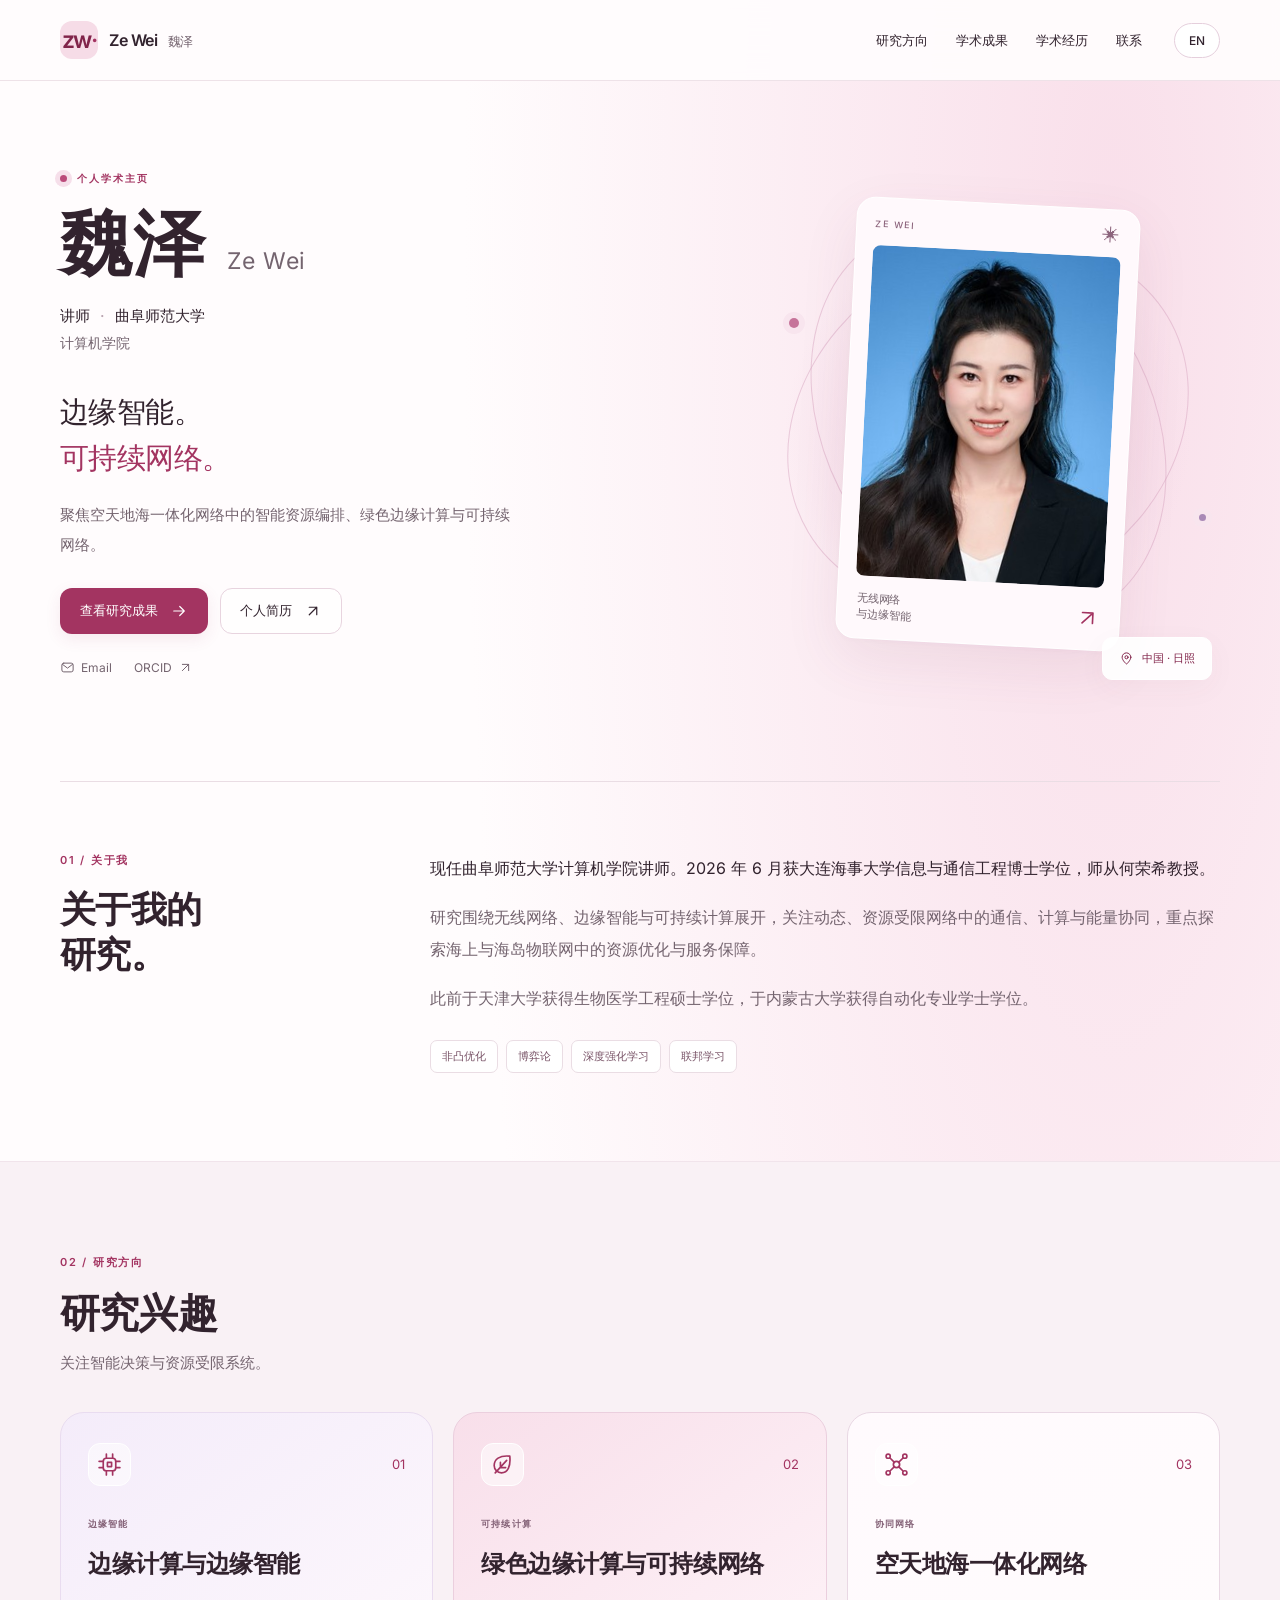
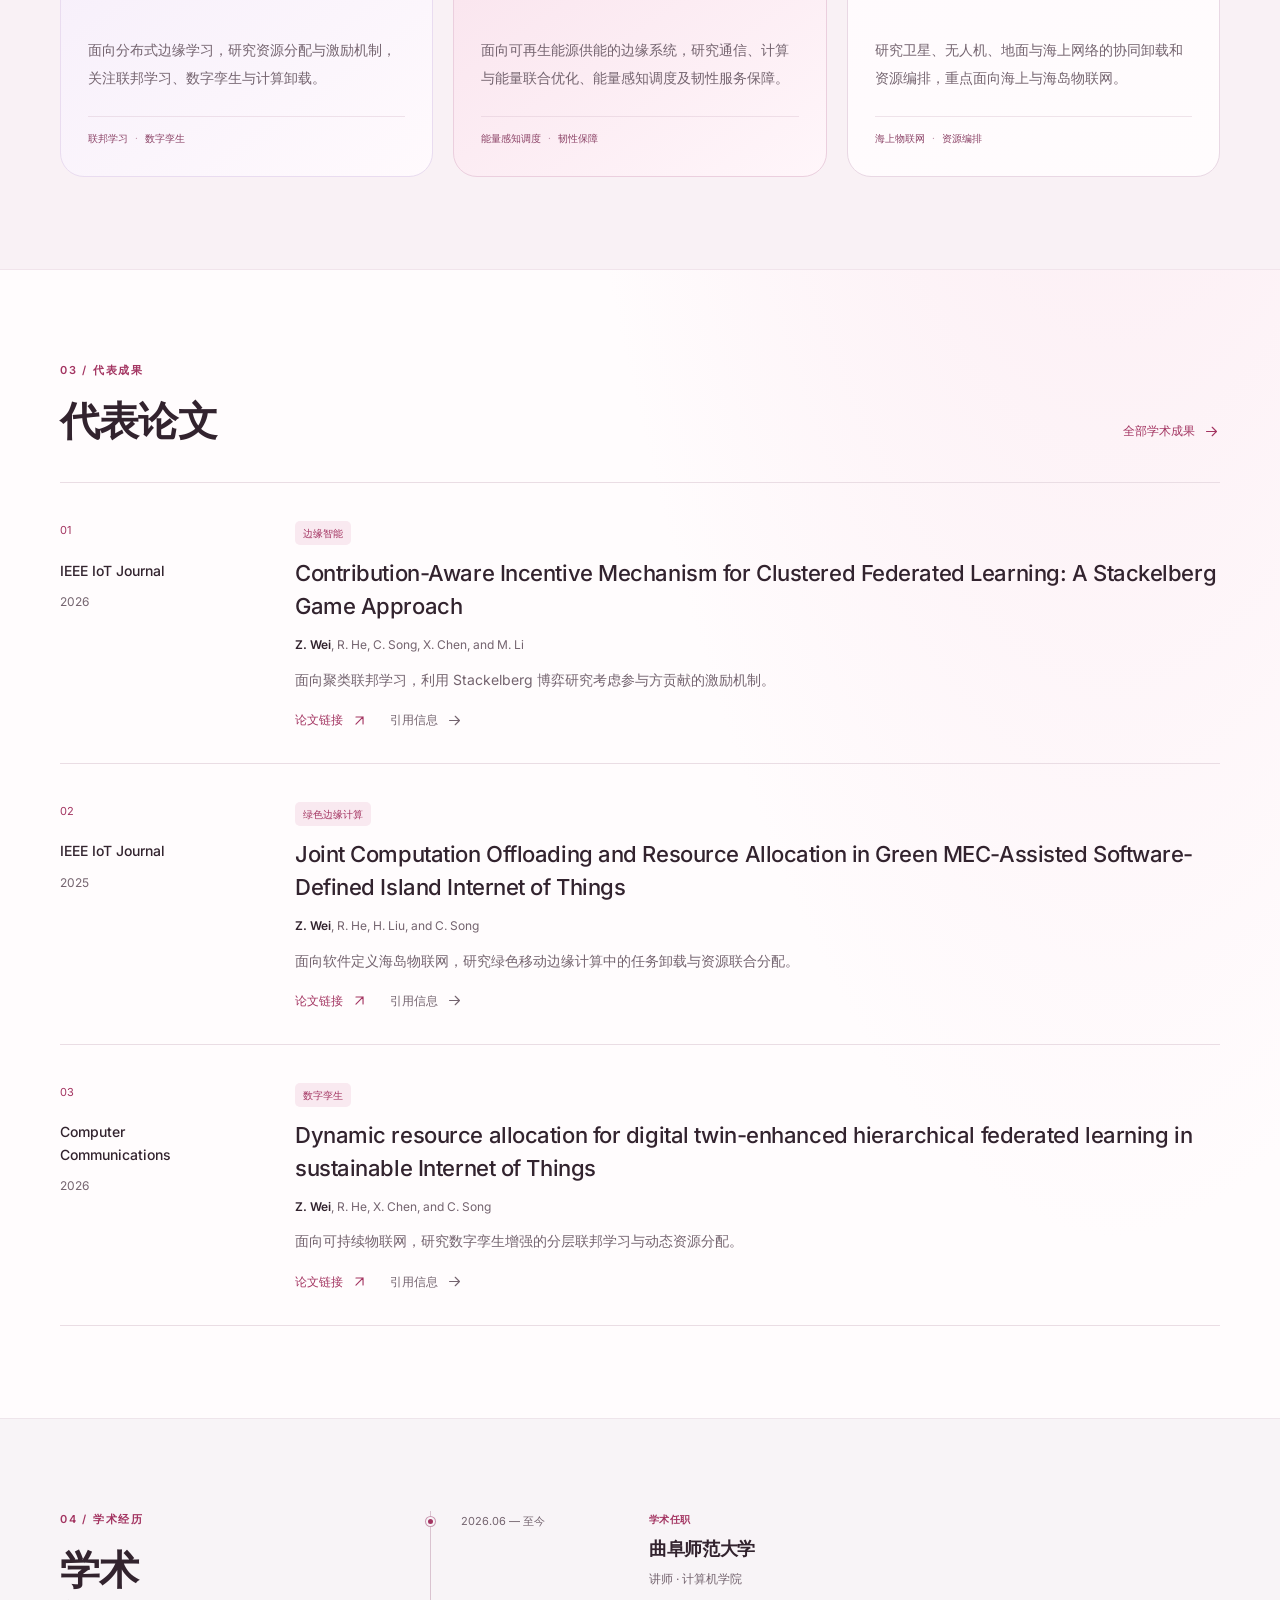
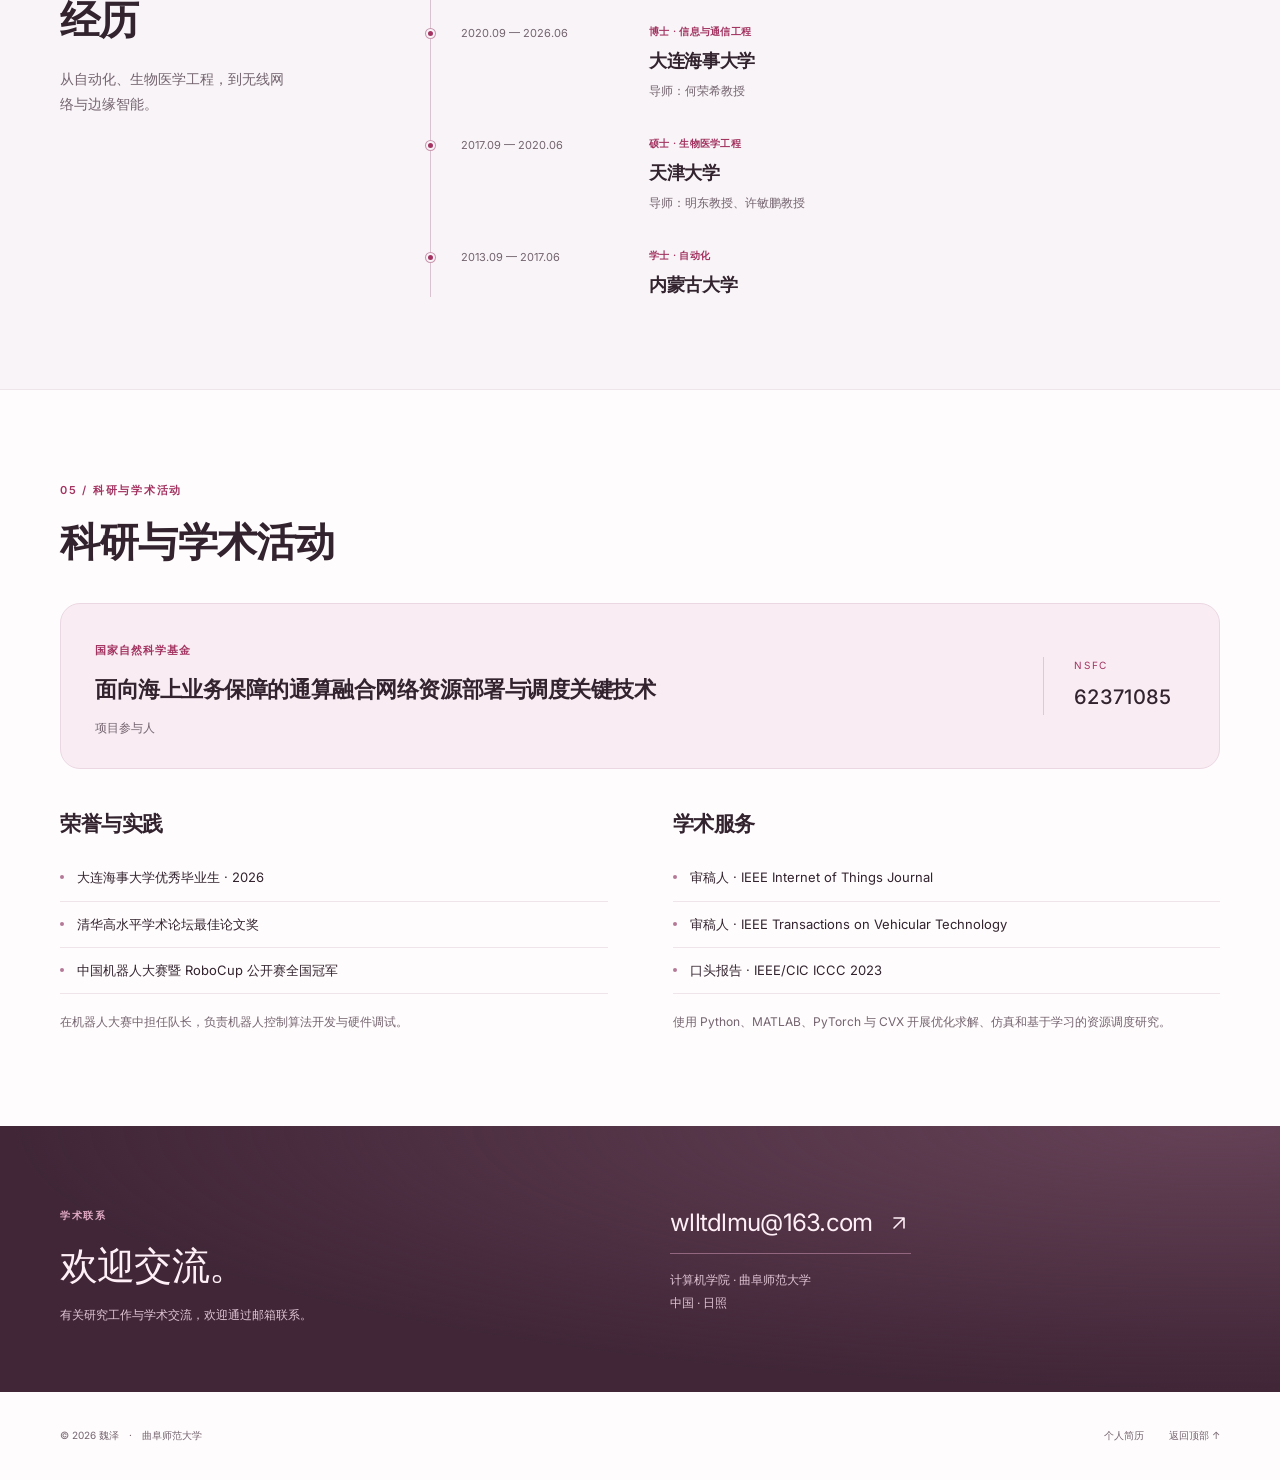
==== zh/index.html @ be2483cc "Add files via upload" ====
<!doctype html>
<html lang="zh-CN"><head><meta charset="utf-8"><meta name="viewport" content="width=device-width, initial-scale=1"><meta name="theme-color" content="#a33461"><title>魏泽 | 边缘智能与可持续网络</title><meta name="description" content="聚焦空天地海一体化网络中的智能资源编排、绿色边缘计算与可持续网络。"><meta property="og:type" content="website"><meta property="og:title" content="魏泽 | 边缘智能与可持续网络"><meta property="og:description" content="聚焦空天地海一体化网络中的智能资源编排、绿色边缘计算与可持续网络。"><meta property="og:locale" content="zh_CN"><link rel="icon" href="../assets/favicon.svg" type="image/svg+xml"><link rel="alternate" hreflang="en" href="../index.html"><link rel="stylesheet" href="../style.css"><script src="../site.js" defer></script><noscript><style>@media(max-width:800px){.mobile-nav[hidden]{display:block!important}}.menu-button,.copy-citation,.print-button{display:none!important}</style></noscript></head>
<body id="top" class="page-index"><a class="skip-link" href="#main">跳至正文</a>
<header class="site-header"><div class="shell header-inner">
<a class="brand" href="index.html" aria-label="魏泽的学术主页"><span class="monogram" aria-hidden="true">zw<span>·</span></span><span>Ze Wei <span class="brand-cn">魏泽</span></span></a>
<nav class="desktop-nav" aria-label="主导航"><a href="index.html#research">研究方向</a><a href="publications.html">学术成果</a><a href="index.html#experience">学术经历</a><a href="index.html#contact">联系</a></nav>
<div class="header-actions"><a class="language-link" href="../index.html" lang="en" hreflang="en">EN</a><button class="menu-button" id="menuButton" type="button" aria-expanded="false" aria-controls="mobileNav" aria-label="打开导航"><svg class="icon" width="24" height="24" viewBox="0 0 24 24" fill="none" stroke="currentColor" stroke-width="1.6" stroke-linecap="round" stroke-linejoin="round" aria-hidden="true"><path d="M4 7h16M4 12h16M4 17h16"/></svg></button></div>
</div><nav class="mobile-nav shell" id="mobileNav" hidden aria-label="移动导航"><a href="index.html#research">研究方向</a><a href="publications.html">学术成果</a><a href="index.html#experience">学术经历</a><a href="index.html#contact">联系</a></nav></header><main id="main"><section class="hero shell" aria-labelledby="hero-name"><div class="hero-copy"><p class="eyebrow hero-eyebrow"><span class="rose-dot" aria-hidden="true"></span>个人学术主页</p><h1 id="hero-name">魏泽<span class="name-secondary">Ze Wei</span></h1><p class="hero-role">讲师 <span>·</span> 曲阜师范大学</p><p class="hero-school">计算机学院</p><h2 class="hero-statement">边缘智能。<br><em>可持续网络。</em></h2><p class="hero-intro">聚焦空天地海一体化网络中的智能资源编排、绿色边缘计算与可持续网络。</p><div class="hero-buttons"><a class="button button-primary" href="#publications">查看研究成果<svg class="icon" width="24" height="24" viewBox="0 0 24 24" fill="none" stroke="currentColor" stroke-width="1.6" stroke-linecap="round" stroke-linejoin="round" aria-hidden="true"><path d="M5 12h14m-6-6 6 6-6 6"/></svg></a><a class="button button-light" href="cv.html">个人简历<svg class="icon" width="24" height="24" viewBox="0 0 24 24" fill="none" stroke="currentColor" stroke-width="1.6" stroke-linecap="round" stroke-linejoin="round" aria-hidden="true"><path d="M7 17 17 7M7 7h10v10"/></svg></a></div><div class="profile-links"><a href="mailto:wlltdlmu@163.com"><svg class="icon" width="24" height="24" viewBox="0 0 24 24" fill="none" stroke="currentColor" stroke-width="1.6" stroke-linecap="round" stroke-linejoin="round" aria-hidden="true"><rect x="3" y="5" width="18" height="14" rx="3"/><path d="m4 7 8 6 8-6"/></svg>Email</a><a class="profile-link" href="https://orcid.org/0009-0006-3838-3790" target="_blank" rel="noopener noreferrer">ORCID<svg class="icon" width="24" height="24" viewBox="0 0 24 24" fill="none" stroke="currentColor" stroke-width="1.6" stroke-linecap="round" stroke-linejoin="round" aria-hidden="true"><path d="M7 17 17 7M7 7h10v10"/></svg></a></div></div><div class="portrait-stage"><div class="portrait-orbit orbit-one" aria-hidden="true"></div><div class="portrait-orbit orbit-two" aria-hidden="true"></div><span class="orbit-dot dot-one" aria-hidden="true"></span><span class="orbit-dot dot-two" aria-hidden="true"></span><div class="portrait-card"><div class="portrait-topline"><span>ZE WEI</span><span aria-hidden="true">✳</span></div><img src="../assets/profile.jpg" alt="魏泽的个人照片" width="275" height="367" fetchpriority="high"><div class="portrait-caption"><span>无线网络<br>与边缘智能</span><svg class="icon" width="24" height="24" viewBox="0 0 24 24" fill="none" stroke="currentColor" stroke-width="1.6" stroke-linecap="round" stroke-linejoin="round" aria-hidden="true"><path d="M7 17 17 7M7 7h10v10"/></svg></div></div><div class="portrait-note"><svg class="icon" width="24" height="24" viewBox="0 0 24 24" fill="none" stroke="currentColor" stroke-width="1.6" stroke-linecap="round" stroke-linejoin="round" aria-hidden="true"><path d="M19 10c0 5-7 11-7 11S5 15 5 10a7 7 0 0 1 14 0Z"/><circle cx="12" cy="10" r="2.5"/></svg><span>中国 · 日照</span></div></div></section>
<section id="about" class="about-section shell section"><div><p class="eyebrow">01 / 关于我</p><h2>关于我的<br>研究。</h2></div><div class="about-copy"><p>现任曲阜师范大学计算机学院讲师。2026 年 6 月获大连海事大学信息与通信工程博士学位，师从何荣希教授。</p><p>研究围绕无线网络、边缘智能与可持续计算展开，关注动态、资源受限网络中的通信、计算与能量协同，重点探索海上与海岛物联网中的资源优化与服务保障。</p><p>此前于天津大学获得生物医学工程硕士学位，于内蒙古大学获得自动化专业学士学位。</p><div class="method-chips" aria-label="研究方法"><span>非凸优化</span><span>博弈论</span><span>深度强化学习</span><span>联邦学习</span></div></div></section>
<section id="research" class="research-section section"><div class="shell"><div class="section-heading"><div><p class="eyebrow">02 / 研究方向</p><h2>研究兴趣</h2><p class=section-note>关注智能决策与资源受限系统。</p></div></div><div class="research-grid"><article class="research-card research-1"><div class="research-top"><span class="research-icon"><svg class="icon" width="24" height="24" viewBox="0 0 24 24" fill="none" stroke="currentColor" stroke-width="1.6" stroke-linecap="round" stroke-linejoin="round" aria-hidden="true"><rect x="6" y="6" width="12" height="12" rx="3"/><path d="M9 2v4m6-4v4M9 18v4m6-4v4M2 9h4m-4 6h4m12-6h4m-4 6h4"/><path d="M10 10h4v4h-4z"/></svg></span><span class="small-index">01</span></div><p class="eyebrow">边缘智能</p><h3>边缘计算与边缘智能</h3><p class="research-text">面向分布式边缘学习，研究资源分配与激励机制，关注联邦学习、数字孪生与计算卸载。</p><div class="research-tags"><span>联邦学习</span><span>数字孪生</span></div></article><article class="research-card research-2"><div class="research-top"><span class="research-icon"><svg class="icon" width="24" height="24" viewBox="0 0 24 24" fill="none" stroke="currentColor" stroke-width="1.6" stroke-linecap="round" stroke-linejoin="round" aria-hidden="true"><path d="M19 4C9 3 4 7 4 13a7 7 0 0 0 7 7c6 0 9-6 8-16Z"/><path d="M5 20 16 8m-6 7h5m-5 0v-5"/></svg></span><span class="small-index">02</span></div><p class="eyebrow">可持续计算</p><h3>绿色边缘计算与可持续网络</h3><p class="research-text">面向可再生能源供能的边缘系统，研究通信、计算与能量联合优化、能量感知调度及韧性服务保障。</p><div class="research-tags"><span>能量感知调度</span><span>韧性保障</span></div></article><article class="research-card research-3"><div class="research-top"><span class="research-icon"><svg class="icon" width="24" height="24" viewBox="0 0 24 24" fill="none" stroke="currentColor" stroke-width="1.6" stroke-linecap="round" stroke-linejoin="round" aria-hidden="true"><circle cx="12" cy="12" r="3"/><circle cx="4" cy="4" r="2"/><circle cx="20" cy="4" r="2"/><circle cx="4" cy="20" r="2"/><circle cx="20" cy="20" r="2"/><path d="m6 6 4 4m4 0 4-4M6 18l4-4m4 0 4 4"/></svg></span><span class="small-index">03</span></div><p class="eyebrow">协同网络</p><h3>空天地海一体化网络</h3><p class="research-text">研究卫星、无人机、地面与海上网络的协同卸载和资源编排，重点面向海上与海岛物联网。</p><div class="research-tags"><span>海上物联网</span><span>资源编排</span></div></article></div></div></section>
<section id="publications" class="section shell"><div class="section-heading"><div><p class="eyebrow">03 / 代表成果</p><h2>代表论文</h2></div><a class="text-link" href="publications.html">全部学术成果<svg class="icon" width="24" height="24" viewBox="0 0 24 24" fill="none" stroke="currentColor" stroke-width="1.6" stroke-linecap="round" stroke-linejoin="round" aria-hidden="true"><path d="M5 12h14m-6-6 6 6-6 6"/></svg></a></div><div class="selected-list"><article class="selected-paper"><div class="paper-side"><span class="small-index">01</span><span class="venue-name">IEEE IoT Journal</span><span class="paper-year">2026</span></div><div class="paper-main"><span class="topic-label">边缘智能</span><h3><a href="publications.html#paper-incentive">Contribution-Aware Incentive Mechanism for Clustered Federated Learning: A Stackelberg Game Approach</a></h3><p class="authors"><strong>Z. Wei</strong>, R. He, C. Song, X. Chen, and M. Li</p><p class="paper-summary">面向聚类联邦学习，利用 Stackelberg 博弈研究考虑参与方贡献的激励机制。</p><div class="selected-links"><a class="text-link" href="https://doi.org/10.1109/JIOT.2025.3635589" target="_blank" rel="noopener noreferrer">论文链接<svg class="icon" width="24" height="24" viewBox="0 0 24 24" fill="none" stroke="currentColor" stroke-width="1.6" stroke-linecap="round" stroke-linejoin="round" aria-hidden="true"><path d="M7 17 17 7M7 7h10v10"/></svg></a><a class="quiet-link" href="publications.html#paper-incentive">引用信息 <svg class="icon" width="24" height="24" viewBox="0 0 24 24" fill="none" stroke="currentColor" stroke-width="1.6" stroke-linecap="round" stroke-linejoin="round" aria-hidden="true"><path d="M5 12h14m-6-6 6 6-6 6"/></svg></a></div></div></article><article class="selected-paper"><div class="paper-side"><span class="small-index">02</span><span class="venue-name">IEEE IoT Journal</span><span class="paper-year">2025</span></div><div class="paper-main"><span class="topic-label">绿色边缘计算</span><h3><a href="publications.html#paper-island">Joint Computation Offloading and Resource Allocation in Green MEC-Assisted Software-Defined Island Internet of Things</a></h3><p class="authors"><strong>Z. Wei</strong>, R. He, H. Liu, and C. Song</p><p class="paper-summary">面向软件定义海岛物联网，研究绿色移动边缘计算中的任务卸载与资源联合分配。</p><div class="selected-links"><a class="text-link" href="https://doi.org/10.1109/JIOT.2024.3459098" target="_blank" rel="noopener noreferrer">论文链接<svg class="icon" width="24" height="24" viewBox="0 0 24 24" fill="none" stroke="currentColor" stroke-width="1.6" stroke-linecap="round" stroke-linejoin="round" aria-hidden="true"><path d="M7 17 17 7M7 7h10v10"/></svg></a><a class="quiet-link" href="publications.html#paper-island">引用信息 <svg class="icon" width="24" height="24" viewBox="0 0 24 24" fill="none" stroke="currentColor" stroke-width="1.6" stroke-linecap="round" stroke-linejoin="round" aria-hidden="true"><path d="M5 12h14m-6-6 6 6-6 6"/></svg></a></div></div></article><article class="selected-paper"><div class="paper-side"><span class="small-index">03</span><span class="venue-name">Computer Communications</span><span class="paper-year">2026</span></div><div class="paper-main"><span class="topic-label">数字孪生</span><h3><a href="publications.html#paper-twin">Dynamic resource allocation for digital twin-enhanced hierarchical federated learning in sustainable Internet of Things</a></h3><p class="authors"><strong>Z. Wei</strong>, R. He, X. Chen, and C. Song</p><p class="paper-summary">面向可持续物联网，研究数字孪生增强的分层联邦学习与动态资源分配。</p><div class="selected-links"><a class="text-link" href="https://doi.org/10.1016/j.comcom.2025.108410" target="_blank" rel="noopener noreferrer">论文链接<svg class="icon" width="24" height="24" viewBox="0 0 24 24" fill="none" stroke="currentColor" stroke-width="1.6" stroke-linecap="round" stroke-linejoin="round" aria-hidden="true"><path d="M7 17 17 7M7 7h10v10"/></svg></a><a class="quiet-link" href="publications.html#paper-twin">引用信息 <svg class="icon" width="24" height="24" viewBox="0 0 24 24" fill="none" stroke="currentColor" stroke-width="1.6" stroke-linecap="round" stroke-linejoin="round" aria-hidden="true"><path d="M5 12h14m-6-6 6 6-6 6"/></svg></a></div></div></article></div></section>
<section id="experience" class="section experience-section"><div class="shell experience-grid"><div><p class="eyebrow">04 / 学术经历</p><h2>学术<br>经历</h2><p class="experience-intro">从自动化、生物医学工程，到无线网络与边缘智能。</p></div><div class="timeline"><div class="timeline-item"><div class="timeline-date">2026.06 — 至今</div><div><span class="mini-label">学术任职</span><h3>曲阜师范大学</h3><p>讲师 · 计算机学院</p></div></div><div class="timeline-item"><div class="timeline-date">2020.09 — 2026.06</div><div><span class="mini-label">博士 · 信息与通信工程</span><h3>大连海事大学</h3><p>导师：何荣希教授</p></div></div><div class="timeline-item"><div class="timeline-date">2017.09 — 2020.06</div><div><span class="mini-label">硕士 · 生物医学工程</span><h3>天津大学</h3><p>导师：明东教授、许敏鹏教授</p></div></div><div class="timeline-item"><div class="timeline-date">2013.09 — 2017.06</div><div><span class="mini-label">学士 · 自动化</span><h3>内蒙古大学</h3></div></div></div></div></section>
<section id="activities" class="section shell"><div class="section-heading"><div><p class="eyebrow">05 / 科研与学术活动</p><h2>科研与学术活动</h2></div></div><article class="project-card"><div><span class="mini-label">国家自然科学基金</span><h3>面向海上业务保障的通算融合网络资源部署与调度关键技术</h3><p>项目参与人</p></div><div class="grant-number"><span>NSFC</span><strong>62371085</strong></div></article><div class="activity-grid"><article><h3>荣誉与实践</h3><ul class="clean-list"><li>大连海事大学优秀毕业生 · 2026</li><li>清华高水平学术论坛最佳论文奖</li><li>中国机器人大赛暨 RoboCup 公开赛全国冠军</li></ul><p class="subtle-note">在机器人大赛中担任队长，负责机器人控制算法开发与硬件调试。</p></article><article><h3>学术服务</h3><ul class="clean-list"><li>审稿人 · IEEE Internet of Things Journal</li><li>审稿人 · IEEE Transactions on Vehicular Technology</li><li>口头报告 · IEEE/CIC ICCC 2023</li></ul><p class="subtle-note">使用 Python、MATLAB、PyTorch 与 CVX 开展优化求解、仿真和基于学习的资源调度研究。</p></article></div></section>
<section id="contact" class="contact-section"><div class="shell contact-inner"><div><p class="eyebrow">学术联系</p><h2>欢迎交流。</h2><p>有关研究工作与学术交流，欢迎通过邮箱联系。</p></div><div class="contact-details"><a class="contact-email" href="mailto:wlltdlmu@163.com">wlltdlmu@163.com<svg class="icon" width="24" height="24" viewBox="0 0 24 24" fill="none" stroke="currentColor" stroke-width="1.6" stroke-linecap="round" stroke-linejoin="round" aria-hidden="true"><path d="M7 17 17 7M7 7h10v10"/></svg></a><p>计算机学院 · 曲阜师范大学<br>中国 · 日照</p></div></div></section></main><footer class="site-footer shell"><p>© 2026 魏泽<span class="footer-dot">·</span>曲阜师范大学</p><div><a href="cv.html">个人简历</a><a href="#top">返回顶部 ↑</a></div></footer></body></html>
---- style.css ----
@font-face{font-family:Inter;src:url('assets/fonts/Inter-400.ttf') format('truetype');font-weight:400;font-display:swap}
@font-face{font-family:Inter;src:url('assets/fonts/Inter-500.ttf') format('truetype');font-weight:500;font-display:swap}
@font-face{font-family:Inter;src:url('assets/fonts/Inter-600.ttf') format('truetype');font-weight:600;font-display:swap}
@font-face{font-family:Inter;src:url('assets/fonts/Inter-700.ttf') format('truetype');font-weight:700;font-display:swap}
:root{--ink:#32232e;--muted:#74646f;--rose:#a33461;--rose-dark:#81244a;--pink:#f4d5e0;--paper:#fffcfd;--line:#eadde4;--soft:#f9f0f4;--plum:#452a3b;--max:1160px;--radius:24px}
*,*::before,*::after{box-sizing:border-box}
html{scroll-behavior:smooth;scroll-padding-top:100px}
body{margin:0;background:var(--paper);color:var(--ink);font-family:Inter,'PingFang SC','Microsoft YaHei',sans-serif;font-size:16px;line-height:1.75;-webkit-font-smoothing:antialiased}
body:has(.hero){background:radial-gradient(ellipse at 87% 260px,#f9dfea 0,transparent 650px),var(--paper)}
a{color:inherit;text-decoration:none}
a,button,input{ -webkit-tap-highlight-color:transparent}
a:hover{color:var(--rose)}
button,input{font:inherit}
button{cursor:pointer}
button:disabled{cursor:default}
button:focus-visible,a:focus-visible,input:focus-visible,summary:focus-visible{outline:3px solid var(--rose);outline-offset:5px}
::selection{background:#f3bfd3;color:#382331}
h1,h2,h3,p{margin:0}
h1,h2,h3{line-height:1.25;font-weight:600;letter-spacing:-.035em;text-wrap:pretty}
p{text-wrap:pretty}
h2{font-size:40px}
h3{font-size:23px}
img{display:block;max-width:100%;height:auto}
[hidden]{display:none!important}
.shell{width:min(var(--max),calc(100% - 80px));margin-inline:auto}
.icon{width:21px;height:21px;flex:none;vertical-align:middle}
.section{padding-block:92px}
.eyebrow,.mini-label{font-size:11px;font-weight:600;letter-spacing:.16em;line-height:1.6;color:var(--rose);text-transform:uppercase}
.eyebrow{margin-bottom:17px}
.mini-label{letter-spacing:.09em}
.small-index{font-size:13px;color:var(--rose);font-variant-numeric:tabular-nums}
.skip-link{position:absolute;top:-100px;left:20px;z-index:100;background:var(--ink);color:white;padding:12px 18px;border-radius:8px}
.skip-link:focus{top:12px;color:white}
.site-header{position:sticky;top:0;z-index:20;background:rgba(255,252,253,.94);backdrop-filter:blur(18px);border-bottom:1px solid rgba(234,221,228,.8)}
.header-inner{display:flex;align-items:center;gap:32px;min-height:80px}
.brand{display:flex;align-items:center;gap:11px;font-size:16px;font-weight:600;white-space:nowrap;letter-spacing:-.03em}
.monogram{width:38px;height:38px;display:flex;align-items:center;justify-content:center;border-radius:12px;background:#f6dce7;color:var(--rose-dark);font-weight:600;font-size:23px;letter-spacing:-.08em}
.monogram span{color:var(--rose);margin-left:1px}
.brand-cn{color:var(--muted);font-size:13px;font-weight:400;margin-left:7px}
.desktop-nav{display:flex;gap:28px;align-items:center;margin-left:auto;font-size:13px;font-weight:500}
.desktop-nav a{padding-block:27px;position:relative}
.desktop-nav a[aria-current=page]{color:var(--rose)}
.desktop-nav a[aria-current=page]::after{content:'';position:absolute;bottom:17px;left:0;right:0;height:2px;background:var(--rose);border-radius:2px}
.header-actions{display:flex;align-items:center;gap:14px}
.language-link{border:1px solid #e5cfdc;border-radius:24px;padding:6px 14px;font-size:12px;font-weight:500;background:white}
.language-link:hover{background:var(--soft)}
.menu-button{display:none;width:40px;height:40px;border:1px solid var(--line);border-radius:12px;background:white;color:var(--ink);align-items:center;justify-content:center}
.mobile-nav{padding-block:10px 18px}
.mobile-nav a{display:block;padding:10px 5px;border-bottom:1px solid var(--line);font-size:15px}
.hero{display:grid;grid-template-columns:minmax(0,1.35fr) minmax(0,1fr);gap:70px;align-items:center;padding-block:80px 94px;min-height:700px}
.hero-eyebrow{display:flex;align-items:center;gap:10px;font-size:10px;letter-spacing:.2em}
.rose-dot{width:7px;height:7px;border-radius:50%;background:#bb4a7a;box-shadow:0 0 0 5px #f6dfea}
.hero h1{font-size:80px;letter-spacing:-.065em;display:flex;align-items:baseline;gap:20px;line-height:1.12}
.name-secondary{font-size:23px;color:var(--muted);font-weight:400;letter-spacing:.04em}
.hero-role{font-size:15px;font-weight:500;margin-top:19px}
.hero-role span{color:#b9a4b0;padding-inline:6px}
.hero-school{font-size:14px;color:var(--muted);margin-top:2px}
.hero-statement{font-size:31px;line-height:1.35;letter-spacing:-.035em;margin-top:33px;font-weight:500}
.hero-statement em{font-style:normal;color:var(--rose)}
.hero-intro{margin-top:18px;font-size:15px;line-height:1.8;color:var(--muted);max-width:470px}
.hero-buttons{display:flex;gap:12px;flex-wrap:wrap;margin-top:28px}
.button{display:inline-flex;align-items:center;justify-content:center;gap:12px;font-size:13px;font-weight:500;line-height:1.5;border:1px solid transparent;min-height:46px;padding:12px 19px;border-radius:12px;transition:background .2s,transform .2s}
.button-primary{color:white;background:var(--rose);box-shadow:0 5px 16px #a3346118}
.button-primary:hover{color:white;background:var(--rose-dark);transform:translateY(-2px)}
.button-light{color:var(--ink);border-color:#e8d4df;background:rgba(255,255,255,.7)}
.button-light:hover{background:white}
.button .icon{width:18px;height:18px}
.profile-links{display:flex;gap:22px;margin-top:23px;font-size:12px;color:var(--muted)}
.profile-links a{display:flex;align-items:center;gap:6px}
.profile-links .icon{width:15px;height:15px}
.portrait-stage{position:relative;display:flex;align-items:center;justify-content:center;min-height:460px;isolation:isolate}
.portrait-stage::before{content:'';position:absolute;inset:45px 6px 25px;border-radius:50%;background:radial-gradient(circle,#edc7dbb3,transparent 68%);z-index:-2}
.portrait-orbit{position:absolute;border:1px solid #d7a3bf80;border-radius:50%;z-index:-1;pointer-events:none}
.orbit-one{width:420px;height:345px;transform:rotate(-31deg)}
.orbit-two{width:325px;height:430px;transform:rotate(-31deg)}
.orbit-dot{position:absolute;width:10px;height:10px;border-radius:50%;background:#c6749a;box-shadow:0 0 0 6px #f8e5ee}
.dot-one{left:7%;top:27%}
.dot-two{right:3%;bottom:29%;width:7px;height:7px;background:#a989b6}
.portrait-card{position:relative;background:#fff9fc;width:284px;padding:16px 17px 14px;border:1px solid white;box-shadow:0 20px 55px #733d5c16,0 2px 5px #733d5c05;transform:rotate(3deg);border-radius:19px}
.portrait-topline{display:flex;justify-content:space-between;align-items:center;font-size:9px;color:#8c647c;font-weight:500;letter-spacing:.2em;padding:1px 1px 13px}
.portrait-topline span:last-child{font-size:17px;line-height:1}
.portrait-card img{width:248px;height:auto;aspect-ratio:275/367;object-fit:cover;border-radius:8px}
.portrait-caption{display:flex;justify-content:space-between;gap:20px;align-items:center;padding:14px 2px 1px;font-size:11px;line-height:1.5;color:var(--muted)}
.portrait-caption .icon{width:25px;height:25px;color:var(--rose)}
.portrait-note{position:absolute;bottom:-26px;right:8px;display:flex;align-items:center;gap:8px;padding:11px 16px;border-radius:10px;background:#ffffffed;box-shadow:0 8px 30px #7040540a;font-size:11px;color:var(--rose-dark);border:1px solid #fff}
.portrait-note .icon{width:15px;height:15px}
.about-section{display:grid;grid-template-columns:280px minmax(0,1fr);gap:90px;border-top:1px solid var(--line);padding-block:70px 88px}
.about-section h2{font-size:36px;line-height:1.25}
.about-copy p{font-size:16px;color:var(--muted);margin-bottom:17px}
.about-copy p:first-child{color:var(--ink)}
.method-chips{display:flex;flex-wrap:wrap;gap:8px;margin-top:26px}
.method-chips span{font-size:11px;line-height:1.5;background:white;border:1px solid var(--line);border-radius:7px;padding:7px 11px;color:#785266}
.research-section{background:#f9f1f5;border-block:1px solid #f1e4eb}
.section-heading{display:flex;align-items:flex-end;justify-content:space-between;gap:30px;margin-bottom:36px}
.section-note{font-size:15px;color:var(--muted);margin-top:12px}
.research-grid{display:grid;grid-template-columns:repeat(3,minmax(0,1fr));gap:20px}
.research-card{display:flex;flex-direction:column;border:1px solid #e9d8e4;border-radius:var(--radius);padding:30px 27px;background:#fffcfe;transition:transform .25s,box-shadow .25s}
.research-card:hover{transform:translateY(-5px);box-shadow:0 15px 40px #71475e0b}
.research-1{background:linear-gradient(145deg,#f4ecfa,#fffafd);border-color:#e9dcf0}
.research-2{background:linear-gradient(145deg,#f8dfea,#fff6fa);border-color:#ebcfde}
.research-3{background:linear-gradient(145deg,#fffafd,#fffcfd)}
.research-top{display:flex;align-items:center;justify-content:space-between;margin-bottom:31px}
.research-icon{display:flex;width:43px;height:43px;align-items:center;justify-content:center;background:#ffffff8c;border:1px solid #fff;border-radius:12px;color:var(--rose)}
.research-icon .icon{width:25px;height:25px}
.research-card .eyebrow{font-size:9px;letter-spacing:.12em;margin-bottom:14px;color:#866479}
.research-card h3{font-size:23px;line-height:1.4;letter-spacing:-.035em;margin-bottom:18px}
.research-text{font-size:14px;line-height:1.9;color:var(--muted);margin-bottom:24px}
.research-tags{display:flex;flex-wrap:wrap;gap:7px;margin-top:auto;padding-top:14px;border-top:1px solid #d7bdcc66}
.research-tags span{font-size:10px;line-height:1.5;color:#8b4266}
.research-tags span+span::before{content:'·';padding-right:7px;color:#be93aa}
.text-link,.quiet-link,.paper-link{display:inline-flex;align-items:center;gap:8px;font-size:12px;font-weight:500;color:var(--rose);line-height:1.5}
.text-link .icon,.quiet-link .icon,.paper-link .icon{width:17px;height:17px}
.text-link:hover,.paper-link:hover{color:var(--rose-dark);text-decoration:underline;text-underline-offset:4px}
.section-heading>.text-link{padding-bottom:6px;white-space:nowrap}
.selected-list{border-top:1px solid var(--line)}
.selected-paper{display:grid;grid-template-columns:190px minmax(0,1fr);gap:45px;padding:34px 0;border-bottom:1px solid var(--line)}
.paper-side{display:flex;flex-direction:column;gap:9px;padding-top:4px}
.paper-side .small-index{font-size:11px;margin-bottom:10px}
.venue-name{font-size:14px;font-weight:500;line-height:1.6;max-width:150px}
.paper-year{font-size:12px;color:var(--muted)}
.topic-label{font-size:10px;color:var(--rose);padding:4px 8px;border-radius:5px;background:#f9e9f0;display:inline-block;line-height:1.6;margin-bottom:12px}
.paper-main h3{font-size:22px;line-height:1.5;font-weight:500;letter-spacing:-.025em}
.authors{color:var(--muted);font-size:12px;line-height:1.8;margin-top:11px}
.authors strong{font-weight:600;color:var(--ink)}
.authors sup{font-size:10px}
.paper-summary{font-size:14px;line-height:1.8;margin-top:11px;color:var(--muted)}
.selected-links{display:flex;gap:22px;flex-wrap:wrap;margin-top:19px}
.quiet-link{color:var(--muted)}
.experience-section{background:#f8f4f7;border-block:1px solid #eee5eb}
.experience-grid{display:grid;grid-template-columns:280px minmax(0,1fr);gap:90px}
.experience-intro{color:var(--muted);font-size:14px;margin-top:22px;max-width:230px}
.timeline{border-left:1px solid #dac3d0;padding-left:30px}
.timeline-item{display:grid;grid-template-columns:168px minmax(0,1fr);gap:20px;position:relative;padding-bottom:34px}
.timeline-item:last-child{padding-bottom:0}
.timeline-item::before{content:'';width:9px;height:9px;background:var(--rose);border:2px solid #f8f4f7;border-radius:50%;position:absolute;left:-35px;top:6px;box-shadow:0 0 0 1px #c997b0}
.timeline-date{font-size:11px;color:var(--muted);padding-top:1px}
.timeline-item .mini-label{font-size:10px;letter-spacing:.025em;text-transform:none;display:block;line-height:1.7;margin-bottom:8px}
.timeline-item h3{font-size:18px;line-height:1.4;letter-spacing:-.02em}
.timeline-item p{color:var(--muted);font-size:12px;margin-top:7px}
.project-card{display:flex;justify-content:space-between;align-items:center;gap:50px;padding:30px 34px;background:#f9edf3;border:1px solid #ebd7e2;border-radius:20px}
.project-card h3{max-width:770px;font-size:22px;line-height:1.5;margin-top:11px;letter-spacing:-.025em}
.project-card p{font-size:12px;color:var(--muted);margin-top:11px}
.grant-number{border-left:1px solid #e3c7d7;padding-left:30px;min-width:142px}
.grant-number span{display:block;letter-spacing:.18em;font-size:10px;color:var(--rose)}
.grant-number strong{display:block;font-size:20px;letter-spacing:.015em;font-weight:500;margin-top:6px}
.activity-grid{display:grid;grid-template-columns:1fr 1fr;gap:65px;margin-top:42px}
.activity-grid h3{font-size:21px;margin-bottom:18px}
.clean-list{list-style:none;padding:0;margin:0}
.clean-list li{position:relative;padding:11px 0 11px 17px;border-bottom:1px solid #eee4ea;font-size:13px;line-height:1.8;color:var(--ink)}
.clean-list li::before{content:'';position:absolute;left:0;top:20px;width:4px;height:4px;border-radius:50%;background:#b57997}
.subtle-note{font-size:12px;line-height:1.85;color:var(--muted);margin-top:17px}
.contact-section{background:radial-gradient(ellipse at 95% 0,#654156,transparent 70%),#402637;color:#ffeff6;padding-block:65px}
.contact-inner{display:grid;grid-template-columns:1fr 1fr;gap:60px;align-items:center}
.contact-section .eyebrow{color:#e1abc5;font-size:10px}
.contact-section h2{font-size:38px;font-weight:500}
.contact-section p{font-size:12px;line-height:1.9;color:#e0c5d5;margin-top:15px}
.contact-email{display:inline-flex;gap:15px;align-items:center;font-size:24px;font-weight:400;letter-spacing:-.03em;border-bottom:1px solid #92667f;padding-bottom:9px;overflow-wrap:anywhere}
.contact-email:hover{color:#f4bed8}
.contact-email .icon{width:24px;height:24px}
.site-footer{display:flex;align-items:center;justify-content:space-between;gap:24px;min-height:88px;font-size:10px;color:var(--muted)}
.site-footer>div{display:flex;gap:25px}
.footer-dot{padding:0 10px}
.publications-head{padding-block:45px 35px}
.breadcrumb{display:inline-flex;align-items:center;font-size:12px;color:var(--muted);margin-bottom:34px}
.publications-head h1{font-size:60px;letter-spacing:-.055em}
.page-intro{max-width:650px;margin-top:20px;font-size:16px;color:var(--muted)}
.publication-note{font-size:11px;color:var(--muted);margin-top:16px}
.publications-content{padding-bottom:90px}
.publication-toolbar{display:flex;flex-direction:column;gap:22px;padding:22px 0;border-top:1px solid var(--line);border-bottom:1px solid var(--line)}
.filters{display:flex;flex-wrap:wrap;gap:8px}
.filter{display:flex;align-items:center;gap:8px;border:1px solid var(--line);background:white;padding:9px 14px;border-radius:9px;font-size:12px;line-height:1.6;color:var(--muted);min-height:40px}
.filter span{font-size:10px;font-variant-numeric:tabular-nums;background:#f8eef3;color:#8d5e77;border-radius:5px;min-width:20px;text-align:center;padding:1px 4px}
.filter:hover{border-color:#c997b0;color:var(--rose)}
.filter.active{background:var(--rose);border-color:var(--rose);color:white}
.filter.active span{background:#ffffff24;color:white}
.search-box{display:flex;align-items:center;gap:10px;max-width:400px;width:100%;color:#8d7182}
.search-box .icon{width:18px;height:18px}
.search-box input{border:0;border-bottom:1px solid #d8c6d0;background:transparent;border-radius:0;padding:8px 0;width:100%;min-width:0;font-size:13px;color:var(--ink)}
.search-box input::placeholder{color:var(--muted)}
.results-status{font-size:11px;color:var(--muted);padding-block:20px 3px}
.publication{display:grid;grid-template-columns:100px minmax(0,1fr);gap:32px;border-bottom:1px solid var(--line);padding-block:28px;scroll-margin-top:105px}
.publication-meta{display:flex;flex-direction:column;align-items:flex-start;gap:10px;font-size:19px;font-weight:500;color:#7d4c68;line-height:1.5;padding-top:3px}
.publication-status{font-size:9px;color:var(--muted);background:#f1e9ee;border-radius:5px;padding:3px 7px;font-weight:400;line-height:1.5}
.status-submitted{background:#f0eaf7;color:#695581}
.status-accepted{background:#fbe3ed;color:#8a3c61}
.publication-tags{font-size:10px;line-height:1.8;color:var(--rose);margin-bottom:8px}
.publication-body{min-width:0}
.publication h2{font-size:21px;line-height:1.5;letter-spacing:-.02em;font-weight:500}
.original-title{font-size:12px;color:var(--muted);margin-top:8px}
.publication-venue{font-size:12px;color:var(--muted);margin-top:9px;line-height:1.9}
.publication-actions{display:flex;align-items:flex-start;flex-wrap:wrap;gap:14px 24px;margin-top:14px}
.paper-link{font-size:11px;min-height:24px}
.citation{font-size:11px;max-width:100%;min-width:0}
.citation summary{color:var(--rose);cursor:pointer;line-height:24px;min-height:24px;padding-right:5px}
.citation[open]{flex-basis:100%}
.citation>div{padding:15px 17px;background:#f9f0f5;border:1px solid #ebdbe4;border-radius:10px;margin-top:8px}
.citation-text{font-size:12px;line-height:1.9;color:#6f5565;overflow-wrap:anywhere;user-select:text}
.copy-citation{border:0;background:transparent;display:flex;gap:7px;align-items:center;color:var(--rose);font-size:10px;padding:7px 0 0;min-height:30px}
.copy-citation .icon{width:14px;height:14px}
.empty-state{padding:70px 20px;text-align:center;color:var(--muted);font-size:14px}
.cv-toolbar{display:flex;align-items:center;justify-content:space-between;gap:20px;padding-top:30px}
.cv-toolbar .breadcrumb{margin:0}
.cv-sheet{max-width:900px;padding:45px 60px;margin-block:25px 70px;background:white;border:1px solid var(--line);border-radius:16px;box-shadow:0 10px 35px #54334506}
.cv-header{padding-bottom:23px;border-bottom:2px solid var(--rose)}
.cv-header h1{font-size:42px;margin-bottom:14px}
.cv-header h1 span{font-size:18px;color:var(--muted);font-weight:400;padding-left:15px}
.cv-header p{font-size:13px;color:var(--muted);line-height:1.9}
.cv-header a{color:var(--rose)}
.cv-section{margin-top:28px}
.cv-section h2{font-size:21px;color:var(--rose);letter-spacing:-.02em;border-bottom:1px solid var(--line);padding-bottom:8px;margin-bottom:12px}
.cv-section p,.cv-section li{font-size:12px;line-height:1.85;overflow-wrap:anywhere}
.cv-section p+p{margin-top:9px}
.cv-section ul,.cv-section ol{padding-left:20px;margin-block:10px 0}
.cv-section li{padding-left:3px;margin-bottom:10px}
.cv-update{font-size:10px;color:var(--muted);margin-top:30px}
html[lang=zh-CN] h1,html[lang=zh-CN] h2,html[lang=zh-CN] h3{letter-spacing:-.02em}
html[lang=zh-CN] .hero h1{font-size:72px;letter-spacing:.02em}
html[lang=zh-CN] .hero-statement{font-size:29px;line-height:1.6}
html[lang=zh-CN] .hero-intro{line-height:2}
html[lang=zh-CN] .research-card h3{font-size:24px;line-height:1.5;min-height:72px}
html[lang=zh-CN] .research-text{line-height:2}
html[lang=zh-CN] .about-copy p{line-height:2}
@media(min-width:1100px){.publication-toolbar{flex-direction:row;align-items:center;gap:25px;justify-content:space-between}.search-box{max-width:280px}.filters{gap:6px}.filter{padding-inline:11px}}
@media(max-width:1050px){.shell{width:calc(100% - 56px)}.hero{gap:30px;grid-template-columns:1.2fr 1fr}.hero h1{font-size:70px}.hero-statement{font-size:28px}.orbit-one{width:360px;height:290px}.orbit-two{width:270px;height:370px}.portrait-card{width:258px}.portrait-stage{min-height:425px}.research-grid{gap:14px}.research-card{padding:25px 21px}.research-card h3{font-size:21px}.about-section,.experience-grid{grid-template-columns:220px minmax(0,1fr);gap:50px}.timeline-item{grid-template-columns:1fr;gap:7px}.desktop-nav{gap:19px}.header-inner{gap:23px}.activity-grid{gap:40px}}
@media(max-width:800px){.desktop-nav{display:none}.header-actions{margin-left:auto}.menu-button{display:flex}.header-inner{min-height:72px}.hero{gap:18px;padding-block:55px 65px;min-height:640px}.hero h1{font-size:60px;gap:14px}.hero h1 .name-secondary{font-size:19px}.hero-statement{font-size:25px}.hero-role{font-size:13px}.hero-school{font-size:12px}.hero-intro{font-size:14px}.hero-buttons{gap:8px}.button{padding:11px 14px;font-size:12px}.portrait-card{width:228px;padding:13px}.portrait-stage{min-height:380px}.orbit-one{width:285px;height:255px}.orbit-two{width:230px;height:330px}.portrait-note{right:0;bottom:-26px;padding:9px 12px}.portrait-caption{font-size:10px}.dot-two{right:0}.section{padding-block:68px}.about-section{grid-template-columns:190px minmax(0,1fr);gap:40px}.about-section h2{font-size:32px}.about-copy p{font-size:14px}.research-grid{grid-template-columns:1fr}.research-card{display:grid;grid-template-columns:65px minmax(0,1fr);column-gap:20px;padding:28px}.research-top{grid-row:1/5;display:flex;flex-direction:column;justify-content:flex-start;gap:18px;margin:0}.research-card .eyebrow{margin-bottom:8px}.research-card h3{font-size:24px;margin-bottom:12px}.research-text{font-size:14px;margin-bottom:17px}.research-tags{padding-top:12px}.selected-paper{grid-template-columns:140px minmax(0,1fr);gap:25px}.paper-main h3{font-size:20px}.experience-grid{grid-template-columns:190px minmax(0,1fr);gap:45px}.project-card{gap:25px;padding:25px}.project-card h3{font-size:20px}.grant-number{padding-left:22px;min-width:120px}.grant-number strong{font-size:17px}.contact-inner{gap:35px}.contact-email{font-size:21px}.contact-section h2{font-size:34px}html[lang=zh-CN] .hero h1{font-size:60px}html[lang=zh-CN] .hero-statement{font-size:25px}html[lang=zh-CN] .research-card h3{min-height:0}}
@media(min-width:801px){.mobile-nav{display:none!important}}
@media(max-width:620px){.shell{width:calc(100% - 40px)}.header-inner{min-height:68px;gap:12px}.brand{font-size:15px;gap:9px}.brand-cn{font-size:11px;margin-left:3px}.monogram{width:34px;height:34px;font-size:21px}.header-actions{gap:9px}.language-link{font-size:11px;padding:5px 11px}.menu-button{width:35px;height:35px;border-radius:10px}.hero{grid-template-columns:1fr;gap:28px;padding-block:43px 50px;min-height:0}.hero h1{font-size:65px}.hero-eyebrow{margin-bottom:23px}.hero h1 .name-secondary{font-size:21px}.hero-role{font-size:14px;margin-top:16px}.hero-school{font-size:13px}.hero-statement{font-size:29px;margin-top:28px}.hero-intro{max-width:450px;font-size:14px}.hero-buttons{gap:10px;margin-top:24px}.button{font-size:12px;min-height:44px;padding-inline:16px}.profile-links{margin-top:20px}.portrait-stage{width:100%;max-width:370px;margin:8px auto 26px;min-height:355px}.portrait-card{width:217px;transform:rotate(3deg)}.portrait-note{bottom:-26px;right:4px}.orbit-one{width:315px;height:255px}.orbit-two{width:245px;height:340px}.dot-one{left:5%}.dot-two{right:2%}.portrait-topline{padding-bottom:10px}.portrait-caption{padding-top:11px}.section{padding-block:54px}h2{font-size:32px}.section-heading{gap:18px;margin-bottom:26px;align-items:flex-start;flex-direction:column}.section-heading .eyebrow{margin-bottom:12px}.section-note{font-size:13px}.eyebrow{font-size:10px}.about-section,.experience-grid{grid-template-columns:1fr;gap:27px}.about-section h2 br,.experience-grid h2 br{display:none}.about-section h2{font-size:31px}.about-copy p{font-size:14px}.method-chips{margin-top:22px;gap:7px}.method-chips span{font-size:10px;padding:6px 9px}.research-card{display:flex;padding:26px}.research-top{flex-direction:row;justify-content:space-between;margin-bottom:24px}.research-card .eyebrow{font-size:9px;margin-bottom:12px}.research-card h3{font-size:24px;line-height:1.4;margin-bottom:15px}.research-text{font-size:14px;margin-bottom:21px}.research-grid{gap:16px}.selected-paper{grid-template-columns:1fr;gap:17px;padding-block:25px}.paper-side{display:flex;flex-direction:row;align-items:baseline;gap:12px;padding:0}.paper-side .small-index{margin:0;font-size:10px}.venue-name{max-width:none;font-size:11px}.paper-year{margin-left:auto;font-size:11px}.paper-main h3{font-size:20px;line-height:1.5}.paper-main .topic-label{margin-bottom:10px}.paper-summary{font-size:13px}.authors{font-size:11px}.selected-links{margin-top:16px}.experience-intro{max-width:100%;font-size:13px;margin-top:16px}.timeline{margin-left:5px;padding-left:25px}.timeline-item{gap:6px;padding-bottom:28px}.timeline-item::before{left:-30px}.timeline-item h3{font-size:19px}.timeline-item .mini-label{font-size:11px;margin-bottom:7px}.timeline-date{font-size:11px}.project-card{padding:24px;display:block}.project-card .mini-label{font-size:10px}.project-card h3{font-size:20px;margin-top:10px}.grant-number{display:flex;gap:13px;align-items:center;border-left:0;border-top:1px solid #e3c7d7;padding:16px 0 0;margin-top:20px;min-width:0}.grant-number strong{margin:0;font-size:17px}.activity-grid{grid-template-columns:1fr;gap:32px;margin-top:30px}.activity-grid h3{font-size:22px;margin-bottom:13px}.clean-list li{font-size:13px}.contact-section{padding-block:43px}.contact-inner{grid-template-columns:1fr;gap:27px}.contact-section h2{font-size:34px}.contact-section p{margin-top:12px}.contact-email{font-size:23px;max-width:100%;gap:9px}.contact-details p{font-size:11px}.site-footer{font-size:10px;padding-block:24px;min-height:0;gap:16px;align-items:flex-start;flex-direction:column}.site-footer>div{gap:24px}.publications-head{padding-block:28px}.breadcrumb{margin-bottom:28px}.publications-head h1{font-size:43px}.publications-head .eyebrow{margin-bottom:12px}.page-intro{font-size:14px;margin-top:16px}.publication-note{line-height:1.9;font-size:10px}.publication-toolbar{padding-block:18px;gap:17px}.filters{gap:7px}.filter{font-size:11px;gap:6px;padding:8px 10px}.filter span{font-size:9px;min-width:18px}.publication{grid-template-columns:1fr;gap:12px;padding-block:24px}.publication-meta{flex-direction:row;align-items:center;gap:10px;font-size:13px;padding:0}.publication-status{font-size:9px}.publication-tags{font-size:9px}.publication h2{font-size:19px;line-height:1.5}.publication-venue{font-size:11px}.publication-actions{margin-top:13px}.publications-content{padding-bottom:50px}.cv-toolbar{padding-top:22px}.cv-toolbar .button{font-size:11px;padding-inline:11px}.cv-sheet{width:calc(100% - 24px);padding:27px 21px;margin-bottom:35px}.cv-header h1{font-size:35px}.cv-header h1 span{font-size:15px}.cv-header p{font-size:11px}.cv-section h2{font-size:19px}.cv-section p,.cv-section li{font-size:11px}html[lang=zh-CN] .hero h1{font-size:63px}html[lang=zh-CN] .hero-statement{font-size:28px;line-height:1.6}html[lang=zh-CN] .research-card h3{font-size:24px}}
@media(max-width:360px){.shell{width:calc(100% - 32px)}.brand-cn{display:none}.hero h1{font-size:58px}.orbit-one{width:275px;height:240px}.contact-email{font-size:20px}.hero-statement{font-size:26px}.research-card{padding:23px}.paper-main h3{font-size:19px}html[lang=zh-CN] .hero-statement{font-size:25px}}
@media(prefers-reduced-motion:reduce){html{scroll-behavior:auto}*,*::before,*::after{animation:none!important;transition:none!important}}
@media print{@page{size:A4;margin:16mm}.site-header,.site-footer,.skip-link,.cv-toolbar{display:none!important}body{background:white!important;color:#222;font-size:10pt}.cv-sheet{width:100%;max-width:none;border:0;box-shadow:none;border-radius:0;margin:0;padding:0}.cv-header h1{font-size:25pt}.cv-header p{font-size:9pt}.cv-section{margin-top:15pt}.cv-section h2{font-size:13pt;break-after:avoid}.cv-section p,.cv-section li{font-size:9pt;line-height:1.6}.cv-section li{break-inside:avoid;margin-bottom:7pt}.cv-section ul,.cv-section ol{margin-top:6pt}.cv-header{break-inside:avoid}.cv-update{font-size:8pt}a{color:inherit!important;text-decoration:none}.cv-section h2{color:#793351}}
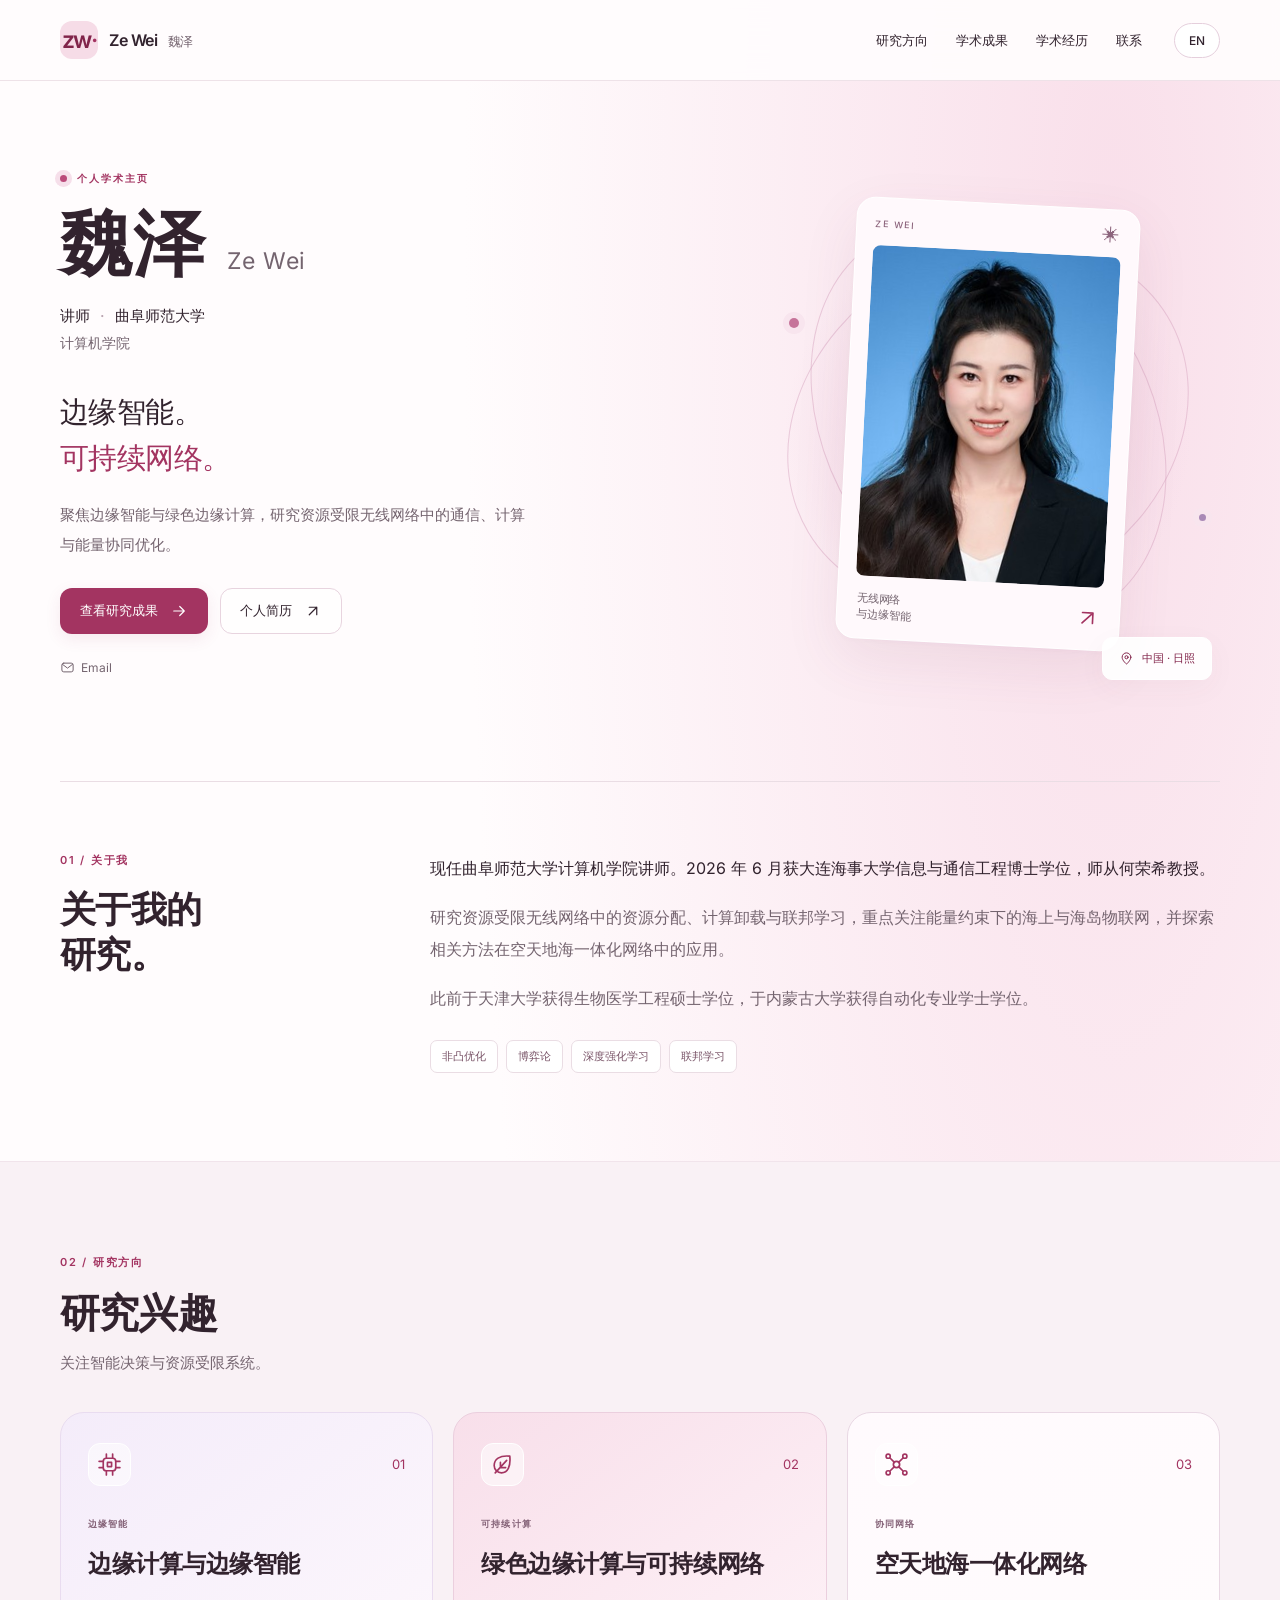
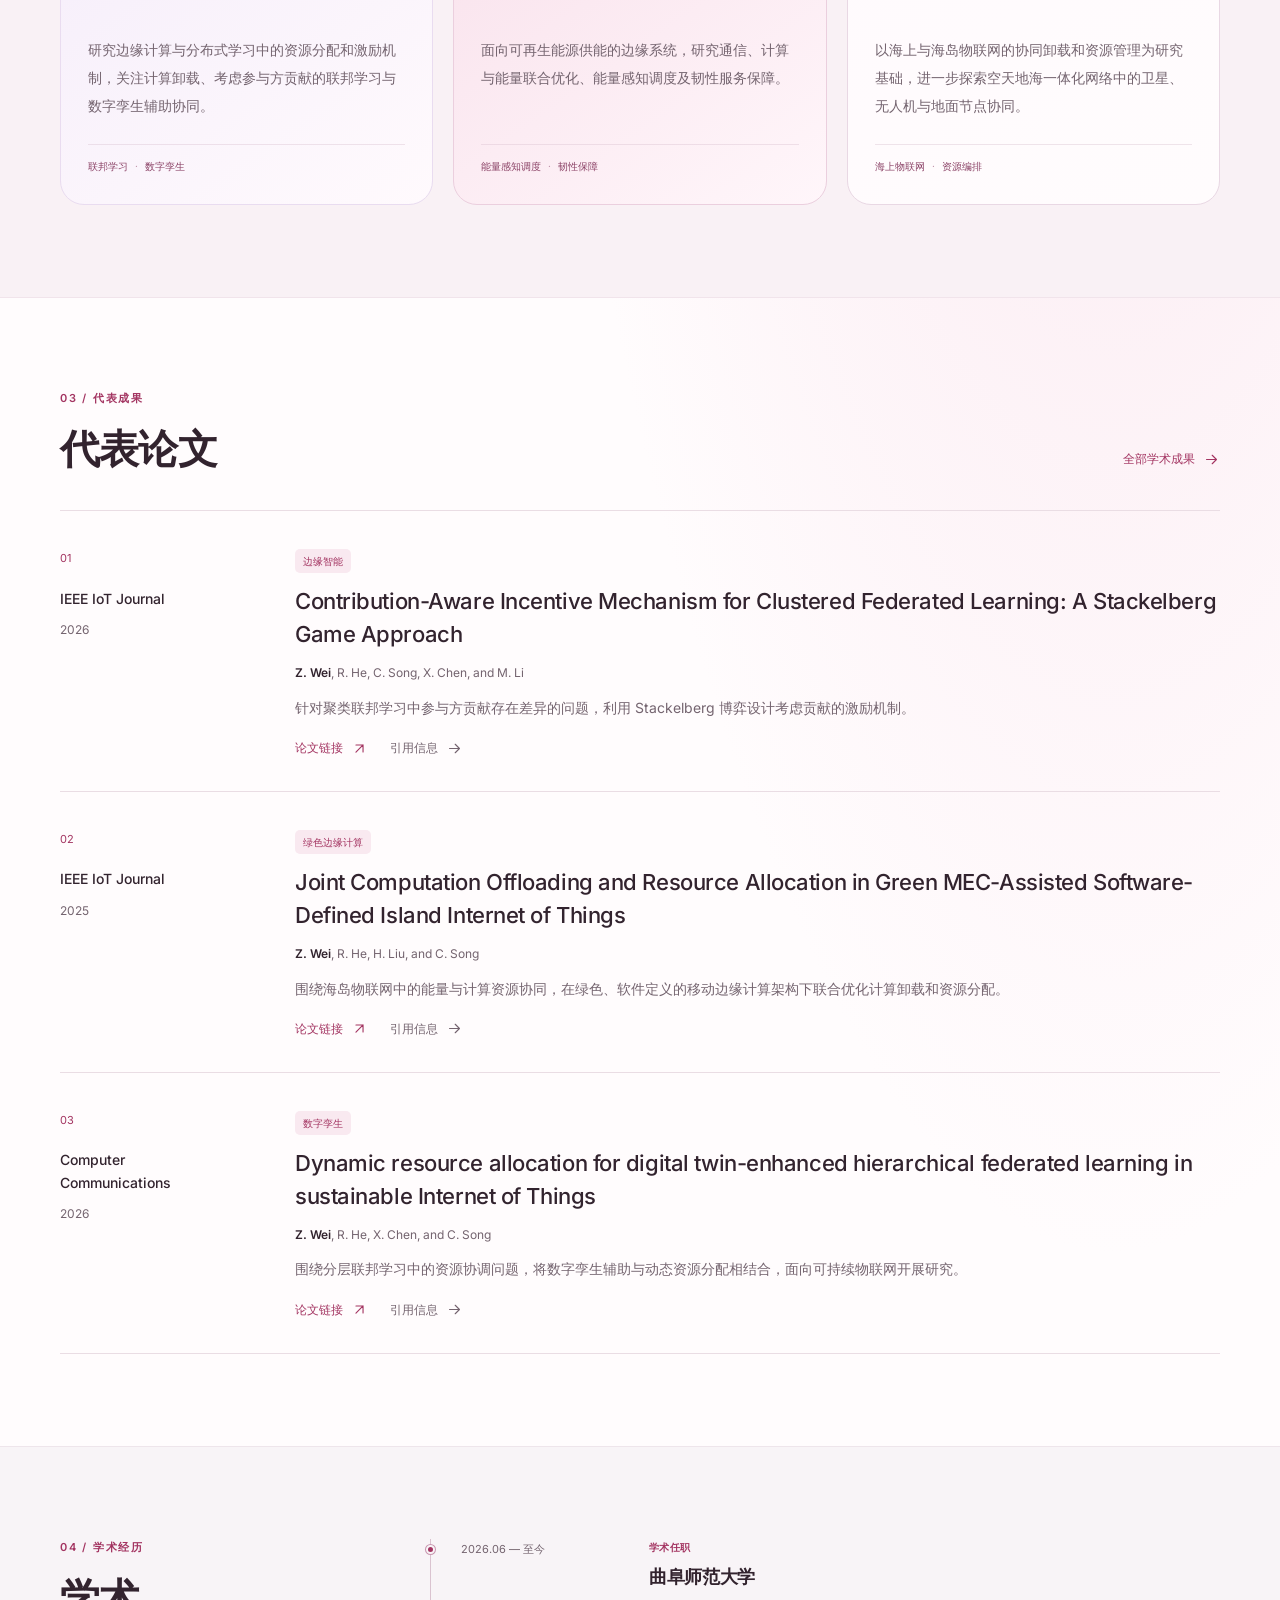
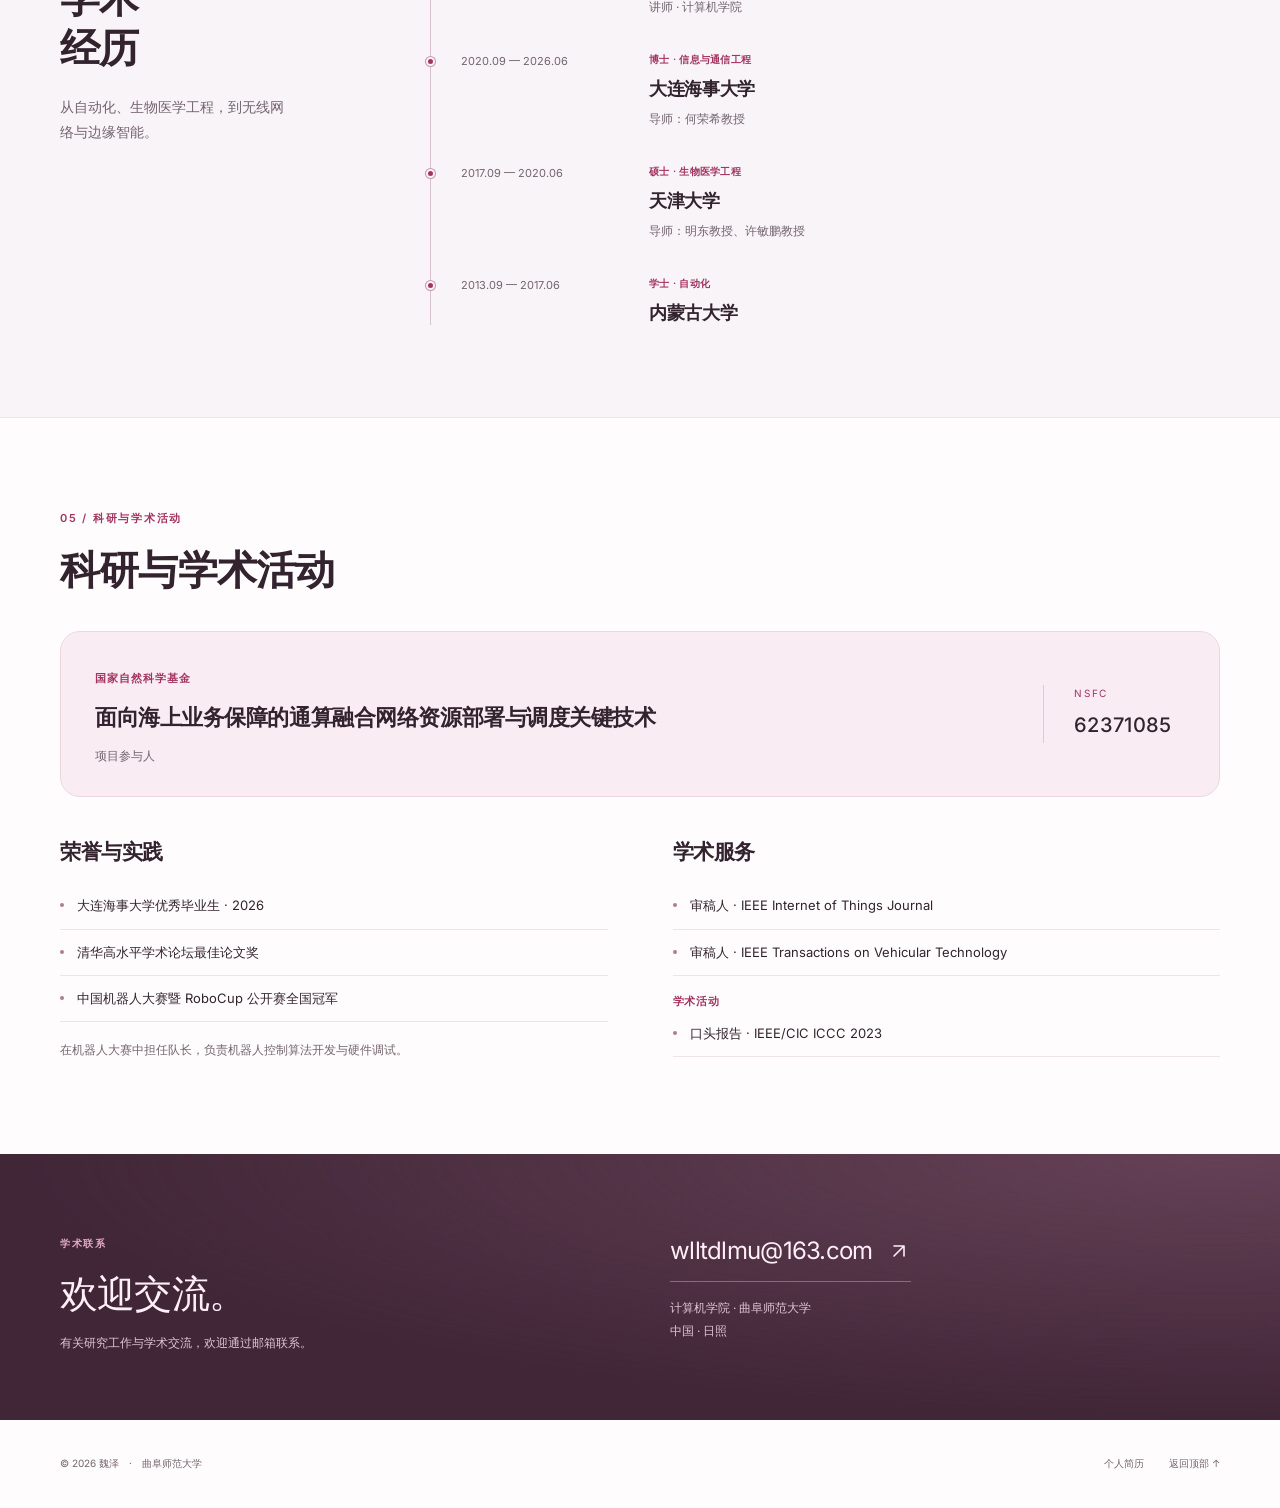
==== commit 5e5c447d: "Add files via upload" ====
--- a/zh/index.html
+++ b/zh/index.html
@@ -1,14 +1,14 @@
 <!doctype html>
-<html lang="zh-CN"><head><meta charset="utf-8"><meta name="viewport" content="width=device-width, initial-scale=1"><meta name="theme-color" content="#a33461"><title>魏泽 | 边缘智能与可持续网络</title><meta name="description" content="聚焦空天地海一体化网络中的智能资源编排、绿色边缘计算与可持续网络。"><meta property="og:type" content="website"><meta property="og:title" content="魏泽 | 边缘智能与可持续网络"><meta property="og:description" content="聚焦空天地海一体化网络中的智能资源编排、绿色边缘计算与可持续网络。"><meta property="og:locale" content="zh_CN"><link rel="icon" href="../assets/favicon.svg" type="image/svg+xml"><link rel="alternate" hreflang="en" href="../index.html"><link rel="stylesheet" href="../style.css"><script src="../site.js" defer></script><noscript><style>@media(max-width:800px){.mobile-nav[hidden]{display:block!important}}.menu-button,.copy-citation,.print-button{display:none!important}</style></noscript></head>
+<html lang="zh-CN"><head><meta charset="utf-8"><meta name="viewport" content="width=device-width, initial-scale=1"><meta name="theme-color" content="#a33461"><title>魏泽 | 边缘智能与可持续网络</title><meta name="description" content="聚焦边缘智能与绿色边缘计算，研究资源受限无线网络中的通信、计算与能量协同优化。"><meta property="og:type" content="website"><meta property="og:title" content="魏泽 | 边缘智能与可持续网络"><meta property="og:description" content="聚焦边缘智能与绿色边缘计算，研究资源受限无线网络中的通信、计算与能量协同优化。"><meta property="og:locale" content="zh_CN"><link rel="icon" href="../assets/favicon.svg" type="image/svg+xml"><link rel="alternate" hreflang="en" href="../index.html"><link rel="stylesheet" href="../style.css"><script src="../site.js" defer></script><noscript><style>@media(max-width:800px){.mobile-nav[hidden]{display:block!important}}.menu-button,.copy-citation,.print-button{display:none!important}</style></noscript></head>
 <body id="top" class="page-index"><a class="skip-link" href="#main">跳至正文</a>
 <header class="site-header"><div class="shell header-inner">
 <a class="brand" href="index.html" aria-label="魏泽的学术主页"><span class="monogram" aria-hidden="true">zw<span>·</span></span><span>Ze Wei <span class="brand-cn">魏泽</span></span></a>
 <nav class="desktop-nav" aria-label="主导航"><a href="index.html#research">研究方向</a><a href="publications.html">学术成果</a><a href="index.html#experience">学术经历</a><a href="index.html#contact">联系</a></nav>
 <div class="header-actions"><a class="language-link" href="../index.html" lang="en" hreflang="en">EN</a><button class="menu-button" id="menuButton" type="button" aria-expanded="false" aria-controls="mobileNav" aria-label="打开导航"><svg class="icon" width="24" height="24" viewBox="0 0 24 24" fill="none" stroke="currentColor" stroke-width="1.6" stroke-linecap="round" stroke-linejoin="round" aria-hidden="true"><path d="M4 7h16M4 12h16M4 17h16"/></svg></button></div>
-</div><nav class="mobile-nav shell" id="mobileNav" hidden aria-label="移动导航"><a href="index.html#research">研究方向</a><a href="publications.html">学术成果</a><a href="index.html#experience">学术经历</a><a href="index.html#contact">联系</a></nav></header><main id="main"><section class="hero shell" aria-labelledby="hero-name"><div class="hero-copy"><p class="eyebrow hero-eyebrow"><span class="rose-dot" aria-hidden="true"></span>个人学术主页</p><h1 id="hero-name">魏泽<span class="name-secondary">Ze Wei</span></h1><p class="hero-role">讲师 <span>·</span> 曲阜师范大学</p><p class="hero-school">计算机学院</p><h2 class="hero-statement">边缘智能。<br><em>可持续网络。</em></h2><p class="hero-intro">聚焦空天地海一体化网络中的智能资源编排、绿色边缘计算与可持续网络。</p><div class="hero-buttons"><a class="button button-primary" href="#publications">查看研究成果<svg class="icon" width="24" height="24" viewBox="0 0 24 24" fill="none" stroke="currentColor" stroke-width="1.6" stroke-linecap="round" stroke-linejoin="round" aria-hidden="true"><path d="M5 12h14m-6-6 6 6-6 6"/></svg></a><a class="button button-light" href="cv.html">个人简历<svg class="icon" width="24" height="24" viewBox="0 0 24 24" fill="none" stroke="currentColor" stroke-width="1.6" stroke-linecap="round" stroke-linejoin="round" aria-hidden="true"><path d="M7 17 17 7M7 7h10v10"/></svg></a></div><div class="profile-links"><a href="mailto:wlltdlmu@163.com"><svg class="icon" width="24" height="24" viewBox="0 0 24 24" fill="none" stroke="currentColor" stroke-width="1.6" stroke-linecap="round" stroke-linejoin="round" aria-hidden="true"><rect x="3" y="5" width="18" height="14" rx="3"/><path d="m4 7 8 6 8-6"/></svg>Email</a><a class="profile-link" href="https://orcid.org/0009-0006-3838-3790" target="_blank" rel="noopener noreferrer">ORCID<svg class="icon" width="24" height="24" viewBox="0 0 24 24" fill="none" stroke="currentColor" stroke-width="1.6" stroke-linecap="round" stroke-linejoin="round" aria-hidden="true"><path d="M7 17 17 7M7 7h10v10"/></svg></a></div></div><div class="portrait-stage"><div class="portrait-orbit orbit-one" aria-hidden="true"></div><div class="portrait-orbit orbit-two" aria-hidden="true"></div><span class="orbit-dot dot-one" aria-hidden="true"></span><span class="orbit-dot dot-two" aria-hidden="true"></span><div class="portrait-card"><div class="portrait-topline"><span>ZE WEI</span><span aria-hidden="true">✳</span></div><img src="../assets/profile.jpg" alt="魏泽的个人照片" width="275" height="367" fetchpriority="high"><div class="portrait-caption"><span>无线网络<br>与边缘智能</span><svg class="icon" width="24" height="24" viewBox="0 0 24 24" fill="none" stroke="currentColor" stroke-width="1.6" stroke-linecap="round" stroke-linejoin="round" aria-hidden="true"><path d="M7 17 17 7M7 7h10v10"/></svg></div></div><div class="portrait-note"><svg class="icon" width="24" height="24" viewBox="0 0 24 24" fill="none" stroke="currentColor" stroke-width="1.6" stroke-linecap="round" stroke-linejoin="round" aria-hidden="true"><path d="M19 10c0 5-7 11-7 11S5 15 5 10a7 7 0 0 1 14 0Z"/><circle cx="12" cy="10" r="2.5"/></svg><span>中国 · 日照</span></div></div></section>
-<section id="about" class="about-section shell section"><div><p class="eyebrow">01 / 关于我</p><h2>关于我的<br>研究。</h2></div><div class="about-copy"><p>现任曲阜师范大学计算机学院讲师。2026 年 6 月获大连海事大学信息与通信工程博士学位，师从何荣希教授。</p><p>研究围绕无线网络、边缘智能与可持续计算展开，关注动态、资源受限网络中的通信、计算与能量协同，重点探索海上与海岛物联网中的资源优化与服务保障。</p><p>此前于天津大学获得生物医学工程硕士学位，于内蒙古大学获得自动化专业学士学位。</p><div class="method-chips" aria-label="研究方法"><span>非凸优化</span><span>博弈论</span><span>深度强化学习</span><span>联邦学习</span></div></div></section>
-<section id="research" class="research-section section"><div class="shell"><div class="section-heading"><div><p class="eyebrow">02 / 研究方向</p><h2>研究兴趣</h2><p class=section-note>关注智能决策与资源受限系统。</p></div></div><div class="research-grid"><article class="research-card research-1"><div class="research-top"><span class="research-icon"><svg class="icon" width="24" height="24" viewBox="0 0 24 24" fill="none" stroke="currentColor" stroke-width="1.6" stroke-linecap="round" stroke-linejoin="round" aria-hidden="true"><rect x="6" y="6" width="12" height="12" rx="3"/><path d="M9 2v4m6-4v4M9 18v4m6-4v4M2 9h4m-4 6h4m12-6h4m-4 6h4"/><path d="M10 10h4v4h-4z"/></svg></span><span class="small-index">01</span></div><p class="eyebrow">边缘智能</p><h3>边缘计算与边缘智能</h3><p class="research-text">面向分布式边缘学习，研究资源分配与激励机制，关注联邦学习、数字孪生与计算卸载。</p><div class="research-tags"><span>联邦学习</span><span>数字孪生</span></div></article><article class="research-card research-2"><div class="research-top"><span class="research-icon"><svg class="icon" width="24" height="24" viewBox="0 0 24 24" fill="none" stroke="currentColor" stroke-width="1.6" stroke-linecap="round" stroke-linejoin="round" aria-hidden="true"><path d="M19 4C9 3 4 7 4 13a7 7 0 0 0 7 7c6 0 9-6 8-16Z"/><path d="M5 20 16 8m-6 7h5m-5 0v-5"/></svg></span><span class="small-index">02</span></div><p class="eyebrow">可持续计算</p><h3>绿色边缘计算与可持续网络</h3><p class="research-text">面向可再生能源供能的边缘系统，研究通信、计算与能量联合优化、能量感知调度及韧性服务保障。</p><div class="research-tags"><span>能量感知调度</span><span>韧性保障</span></div></article><article class="research-card research-3"><div class="research-top"><span class="research-icon"><svg class="icon" width="24" height="24" viewBox="0 0 24 24" fill="none" stroke="currentColor" stroke-width="1.6" stroke-linecap="round" stroke-linejoin="round" aria-hidden="true"><circle cx="12" cy="12" r="3"/><circle cx="4" cy="4" r="2"/><circle cx="20" cy="4" r="2"/><circle cx="4" cy="20" r="2"/><circle cx="20" cy="20" r="2"/><path d="m6 6 4 4m4 0 4-4M6 18l4-4m4 0 4 4"/></svg></span><span class="small-index">03</span></div><p class="eyebrow">协同网络</p><h3>空天地海一体化网络</h3><p class="research-text">研究卫星、无人机、地面与海上网络的协同卸载和资源编排，重点面向海上与海岛物联网。</p><div class="research-tags"><span>海上物联网</span><span>资源编排</span></div></article></div></div></section>
-<section id="publications" class="section shell"><div class="section-heading"><div><p class="eyebrow">03 / 代表成果</p><h2>代表论文</h2></div><a class="text-link" href="publications.html">全部学术成果<svg class="icon" width="24" height="24" viewBox="0 0 24 24" fill="none" stroke="currentColor" stroke-width="1.6" stroke-linecap="round" stroke-linejoin="round" aria-hidden="true"><path d="M5 12h14m-6-6 6 6-6 6"/></svg></a></div><div class="selected-list"><article class="selected-paper"><div class="paper-side"><span class="small-index">01</span><span class="venue-name">IEEE IoT Journal</span><span class="paper-year">2026</span></div><div class="paper-main"><span class="topic-label">边缘智能</span><h3><a href="publications.html#paper-incentive">Contribution-Aware Incentive Mechanism for Clustered Federated Learning: A Stackelberg Game Approach</a></h3><p class="authors"><strong>Z. Wei</strong>, R. He, C. Song, X. Chen, and M. Li</p><p class="paper-summary">面向聚类联邦学习，利用 Stackelberg 博弈研究考虑参与方贡献的激励机制。</p><div class="selected-links"><a class="text-link" href="https://doi.org/10.1109/JIOT.2025.3635589" target="_blank" rel="noopener noreferrer">论文链接<svg class="icon" width="24" height="24" viewBox="0 0 24 24" fill="none" stroke="currentColor" stroke-width="1.6" stroke-linecap="round" stroke-linejoin="round" aria-hidden="true"><path d="M7 17 17 7M7 7h10v10"/></svg></a><a class="quiet-link" href="publications.html#paper-incentive">引用信息 <svg class="icon" width="24" height="24" viewBox="0 0 24 24" fill="none" stroke="currentColor" stroke-width="1.6" stroke-linecap="round" stroke-linejoin="round" aria-hidden="true"><path d="M5 12h14m-6-6 6 6-6 6"/></svg></a></div></div></article><article class="selected-paper"><div class="paper-side"><span class="small-index">02</span><span class="venue-name">IEEE IoT Journal</span><span class="paper-year">2025</span></div><div class="paper-main"><span class="topic-label">绿色边缘计算</span><h3><a href="publications.html#paper-island">Joint Computation Offloading and Resource Allocation in Green MEC-Assisted Software-Defined Island Internet of Things</a></h3><p class="authors"><strong>Z. Wei</strong>, R. He, H. Liu, and C. Song</p><p class="paper-summary">面向软件定义海岛物联网，研究绿色移动边缘计算中的任务卸载与资源联合分配。</p><div class="selected-links"><a class="text-link" href="https://doi.org/10.1109/JIOT.2024.3459098" target="_blank" rel="noopener noreferrer">论文链接<svg class="icon" width="24" height="24" viewBox="0 0 24 24" fill="none" stroke="currentColor" stroke-width="1.6" stroke-linecap="round" stroke-linejoin="round" aria-hidden="true"><path d="M7 17 17 7M7 7h10v10"/></svg></a><a class="quiet-link" href="publications.html#paper-island">引用信息 <svg class="icon" width="24" height="24" viewBox="0 0 24 24" fill="none" stroke="currentColor" stroke-width="1.6" stroke-linecap="round" stroke-linejoin="round" aria-hidden="true"><path d="M5 12h14m-6-6 6 6-6 6"/></svg></a></div></div></article><article class="selected-paper"><div class="paper-side"><span class="small-index">03</span><span class="venue-name">Computer Communications</span><span class="paper-year">2026</span></div><div class="paper-main"><span class="topic-label">数字孪生</span><h3><a href="publications.html#paper-twin">Dynamic resource allocation for digital twin-enhanced hierarchical federated learning in sustainable Internet of Things</a></h3><p class="authors"><strong>Z. Wei</strong>, R. He, X. Chen, and C. Song</p><p class="paper-summary">面向可持续物联网，研究数字孪生增强的分层联邦学习与动态资源分配。</p><div class="selected-links"><a class="text-link" href="https://doi.org/10.1016/j.comcom.2025.108410" target="_blank" rel="noopener noreferrer">论文链接<svg class="icon" width="24" height="24" viewBox="0 0 24 24" fill="none" stroke="currentColor" stroke-width="1.6" stroke-linecap="round" stroke-linejoin="round" aria-hidden="true"><path d="M7 17 17 7M7 7h10v10"/></svg></a><a class="quiet-link" href="publications.html#paper-twin">引用信息 <svg class="icon" width="24" height="24" viewBox="0 0 24 24" fill="none" stroke="currentColor" stroke-width="1.6" stroke-linecap="round" stroke-linejoin="round" aria-hidden="true"><path d="M5 12h14m-6-6 6 6-6 6"/></svg></a></div></div></article></div></section>
+</div><nav class="mobile-nav shell" id="mobileNav" hidden aria-label="移动导航"><a href="index.html#research">研究方向</a><a href="publications.html">学术成果</a><a href="index.html#experience">学术经历</a><a href="index.html#contact">联系</a></nav></header><main id="main"><section class="hero shell" aria-labelledby="hero-name"><div class="hero-copy"><p class="eyebrow hero-eyebrow"><span class="rose-dot" aria-hidden="true"></span>个人学术主页</p><h1 id="hero-name">魏泽<span class="name-secondary">Ze Wei</span></h1><p class="hero-role">讲师 <span>·</span> 曲阜师范大学</p><p class="hero-school">计算机学院</p><h2 class="hero-statement">边缘智能。<br><em>可持续网络。</em></h2><p class="hero-intro">聚焦边缘智能与绿色边缘计算，研究资源受限无线网络中的通信、计算与能量协同优化。</p><div class="hero-buttons"><a class="button button-primary" href="#publications">查看研究成果<svg class="icon" width="24" height="24" viewBox="0 0 24 24" fill="none" stroke="currentColor" stroke-width="1.6" stroke-linecap="round" stroke-linejoin="round" aria-hidden="true"><path d="M5 12h14m-6-6 6 6-6 6"/></svg></a><a class="button button-light" href="cv.html">个人简历<svg class="icon" width="24" height="24" viewBox="0 0 24 24" fill="none" stroke="currentColor" stroke-width="1.6" stroke-linecap="round" stroke-linejoin="round" aria-hidden="true"><path d="M7 17 17 7M7 7h10v10"/></svg></a></div><div class="profile-links"><a href="mailto:wlltdlmu@163.com"><svg class="icon" width="24" height="24" viewBox="0 0 24 24" fill="none" stroke="currentColor" stroke-width="1.6" stroke-linecap="round" stroke-linejoin="round" aria-hidden="true"><rect x="3" y="5" width="18" height="14" rx="3"/><path d="m4 7 8 6 8-6"/></svg>Email</a></div></div><div class="portrait-stage"><div class="portrait-orbit orbit-one" aria-hidden="true"></div><div class="portrait-orbit orbit-two" aria-hidden="true"></div><span class="orbit-dot dot-one" aria-hidden="true"></span><span class="orbit-dot dot-two" aria-hidden="true"></span><div class="portrait-card"><div class="portrait-topline"><span>ZE WEI</span><span aria-hidden="true">✳</span></div><img src="../assets/profile.jpg" alt="魏泽的个人照片" width="275" height="367" fetchpriority="high"><div class="portrait-caption"><span>无线网络<br>与边缘智能</span><svg class="icon" width="24" height="24" viewBox="0 0 24 24" fill="none" stroke="currentColor" stroke-width="1.6" stroke-linecap="round" stroke-linejoin="round" aria-hidden="true"><path d="M7 17 17 7M7 7h10v10"/></svg></div></div><div class="portrait-note"><svg class="icon" width="24" height="24" viewBox="0 0 24 24" fill="none" stroke="currentColor" stroke-width="1.6" stroke-linecap="round" stroke-linejoin="round" aria-hidden="true"><path d="M19 10c0 5-7 11-7 11S5 15 5 10a7 7 0 0 1 14 0Z"/><circle cx="12" cy="10" r="2.5"/></svg><span>中国 · 日照</span></div></div></section>
+<section id="about" class="about-section shell section"><div><p class="eyebrow">01 / 关于我</p><h2>关于我的<br>研究。</h2></div><div class="about-copy"><p>现任曲阜师范大学计算机学院讲师。2026 年 6 月获大连海事大学信息与通信工程博士学位，师从何荣希教授。</p><p>研究资源受限无线网络中的资源分配、计算卸载与联邦学习，重点关注能量约束下的海上与海岛物联网，并探索相关方法在空天地海一体化网络中的应用。</p><p>此前于天津大学获得生物医学工程硕士学位，于内蒙古大学获得自动化专业学士学位。</p><div class="method-chips" aria-label="研究方法"><span>非凸优化</span><span>博弈论</span><span>深度强化学习</span><span>联邦学习</span></div></div></section>
+<section id="research" class="research-section section"><div class="shell"><div class="section-heading"><div><p class="eyebrow">02 / 研究方向</p><h2>研究兴趣</h2><p class=section-note>关注智能决策与资源受限系统。</p></div></div><div class="research-grid"><article class="research-card research-1"><div class="research-top"><span class="research-icon"><svg class="icon" width="24" height="24" viewBox="0 0 24 24" fill="none" stroke="currentColor" stroke-width="1.6" stroke-linecap="round" stroke-linejoin="round" aria-hidden="true"><rect x="6" y="6" width="12" height="12" rx="3"/><path d="M9 2v4m6-4v4M9 18v4m6-4v4M2 9h4m-4 6h4m12-6h4m-4 6h4"/><path d="M10 10h4v4h-4z"/></svg></span><span class="small-index">01</span></div><p class="eyebrow">边缘智能</p><h3>边缘计算与边缘智能</h3><p class="research-text">研究边缘计算与分布式学习中的资源分配和激励机制，关注计算卸载、考虑参与方贡献的联邦学习与数字孪生辅助协同。</p><div class="research-tags"><span>联邦学习</span><span>数字孪生</span></div></article><article class="research-card research-2"><div class="research-top"><span class="research-icon"><svg class="icon" width="24" height="24" viewBox="0 0 24 24" fill="none" stroke="currentColor" stroke-width="1.6" stroke-linecap="round" stroke-linejoin="round" aria-hidden="true"><path d="M19 4C9 3 4 7 4 13a7 7 0 0 0 7 7c6 0 9-6 8-16Z"/><path d="M5 20 16 8m-6 7h5m-5 0v-5"/></svg></span><span class="small-index">02</span></div><p class="eyebrow">可持续计算</p><h3>绿色边缘计算与可持续网络</h3><p class="research-text">面向可再生能源供能的边缘系统，研究通信、计算与能量联合优化、能量感知调度及韧性服务保障。</p><div class="research-tags"><span>能量感知调度</span><span>韧性保障</span></div></article><article class="research-card research-3"><div class="research-top"><span class="research-icon"><svg class="icon" width="24" height="24" viewBox="0 0 24 24" fill="none" stroke="currentColor" stroke-width="1.6" stroke-linecap="round" stroke-linejoin="round" aria-hidden="true"><circle cx="12" cy="12" r="3"/><circle cx="4" cy="4" r="2"/><circle cx="20" cy="4" r="2"/><circle cx="4" cy="20" r="2"/><circle cx="20" cy="20" r="2"/><path d="m6 6 4 4m4 0 4-4M6 18l4-4m4 0 4 4"/></svg></span><span class="small-index">03</span></div><p class="eyebrow">协同网络</p><h3>空天地海一体化网络</h3><p class="research-text">以海上与海岛物联网的协同卸载和资源管理为研究基础，进一步探索空天地海一体化网络中的卫星、无人机与地面节点协同。</p><div class="research-tags"><span>海上物联网</span><span>资源编排</span></div></article></div></div></section>
+<section id="publications" class="section shell"><div class="section-heading"><div><p class="eyebrow">03 / 代表成果</p><h2>代表论文</h2></div><a class="text-link" href="publications.html">全部学术成果<svg class="icon" width="24" height="24" viewBox="0 0 24 24" fill="none" stroke="currentColor" stroke-width="1.6" stroke-linecap="round" stroke-linejoin="round" aria-hidden="true"><path d="M5 12h14m-6-6 6 6-6 6"/></svg></a></div><div class="selected-list"><article class="selected-paper"><div class="paper-side"><span class="small-index">01</span><span class="venue-name">IEEE IoT Journal</span><span class="paper-year">2026</span></div><div class="paper-main"><span class="topic-label">边缘智能</span><h3><a href="publications.html#paper-incentive">Contribution-Aware Incentive Mechanism for Clustered Federated Learning: A Stackelberg Game Approach</a></h3><p class="authors"><strong>Z. Wei</strong>, R. He, C. Song, X. Chen, and M. Li</p><p class="paper-summary">针对聚类联邦学习中参与方贡献存在差异的问题，利用 Stackelberg 博弈设计考虑贡献的激励机制。</p><div class="selected-links"><a class="text-link" href="https://doi.org/10.1109/JIOT.2025.3635589" target="_blank" rel="noopener noreferrer">论文链接<svg class="icon" width="24" height="24" viewBox="0 0 24 24" fill="none" stroke="currentColor" stroke-width="1.6" stroke-linecap="round" stroke-linejoin="round" aria-hidden="true"><path d="M7 17 17 7M7 7h10v10"/></svg></a><a class="quiet-link" href="publications.html#paper-incentive">引用信息 <svg class="icon" width="24" height="24" viewBox="0 0 24 24" fill="none" stroke="currentColor" stroke-width="1.6" stroke-linecap="round" stroke-linejoin="round" aria-hidden="true"><path d="M5 12h14m-6-6 6 6-6 6"/></svg></a></div></div></article><article class="selected-paper"><div class="paper-side"><span class="small-index">02</span><span class="venue-name">IEEE IoT Journal</span><span class="paper-year">2025</span></div><div class="paper-main"><span class="topic-label">绿色边缘计算</span><h3><a href="publications.html#paper-island">Joint Computation Offloading and Resource Allocation in Green MEC-Assisted Software-Defined Island Internet of Things</a></h3><p class="authors"><strong>Z. Wei</strong>, R. He, H. Liu, and C. Song</p><p class="paper-summary">围绕海岛物联网中的能量与计算资源协同，在绿色、软件定义的移动边缘计算架构下联合优化计算卸载和资源分配。</p><div class="selected-links"><a class="text-link" href="https://doi.org/10.1109/JIOT.2024.3459098" target="_blank" rel="noopener noreferrer">论文链接<svg class="icon" width="24" height="24" viewBox="0 0 24 24" fill="none" stroke="currentColor" stroke-width="1.6" stroke-linecap="round" stroke-linejoin="round" aria-hidden="true"><path d="M7 17 17 7M7 7h10v10"/></svg></a><a class="quiet-link" href="publications.html#paper-island">引用信息 <svg class="icon" width="24" height="24" viewBox="0 0 24 24" fill="none" stroke="currentColor" stroke-width="1.6" stroke-linecap="round" stroke-linejoin="round" aria-hidden="true"><path d="M5 12h14m-6-6 6 6-6 6"/></svg></a></div></div></article><article class="selected-paper"><div class="paper-side"><span class="small-index">03</span><span class="venue-name">Computer Communications</span><span class="paper-year">2026</span></div><div class="paper-main"><span class="topic-label">数字孪生</span><h3><a href="publications.html#paper-twin">Dynamic resource allocation for digital twin-enhanced hierarchical federated learning in sustainable Internet of Things</a></h3><p class="authors"><strong>Z. Wei</strong>, R. He, X. Chen, and C. Song</p><p class="paper-summary">围绕分层联邦学习中的资源协调问题，将数字孪生辅助与动态资源分配相结合，面向可持续物联网开展研究。</p><div class="selected-links"><a class="text-link" href="https://doi.org/10.1016/j.comcom.2025.108410" target="_blank" rel="noopener noreferrer">论文链接<svg class="icon" width="24" height="24" viewBox="0 0 24 24" fill="none" stroke="currentColor" stroke-width="1.6" stroke-linecap="round" stroke-linejoin="round" aria-hidden="true"><path d="M7 17 17 7M7 7h10v10"/></svg></a><a class="quiet-link" href="publications.html#paper-twin">引用信息 <svg class="icon" width="24" height="24" viewBox="0 0 24 24" fill="none" stroke="currentColor" stroke-width="1.6" stroke-linecap="round" stroke-linejoin="round" aria-hidden="true"><path d="M5 12h14m-6-6 6 6-6 6"/></svg></a></div></div></article></div></section>
 <section id="experience" class="section experience-section"><div class="shell experience-grid"><div><p class="eyebrow">04 / 学术经历</p><h2>学术<br>经历</h2><p class="experience-intro">从自动化、生物医学工程，到无线网络与边缘智能。</p></div><div class="timeline"><div class="timeline-item"><div class="timeline-date">2026.06 — 至今</div><div><span class="mini-label">学术任职</span><h3>曲阜师范大学</h3><p>讲师 · 计算机学院</p></div></div><div class="timeline-item"><div class="timeline-date">2020.09 — 2026.06</div><div><span class="mini-label">博士 · 信息与通信工程</span><h3>大连海事大学</h3><p>导师：何荣希教授</p></div></div><div class="timeline-item"><div class="timeline-date">2017.09 — 2020.06</div><div><span class="mini-label">硕士 · 生物医学工程</span><h3>天津大学</h3><p>导师：明东教授、许敏鹏教授</p></div></div><div class="timeline-item"><div class="timeline-date">2013.09 — 2017.06</div><div><span class="mini-label">学士 · 自动化</span><h3>内蒙古大学</h3></div></div></div></div></section>
-<section id="activities" class="section shell"><div class="section-heading"><div><p class="eyebrow">05 / 科研与学术活动</p><h2>科研与学术活动</h2></div></div><article class="project-card"><div><span class="mini-label">国家自然科学基金</span><h3>面向海上业务保障的通算融合网络资源部署与调度关键技术</h3><p>项目参与人</p></div><div class="grant-number"><span>NSFC</span><strong>62371085</strong></div></article><div class="activity-grid"><article><h3>荣誉与实践</h3><ul class="clean-list"><li>大连海事大学优秀毕业生 · 2026</li><li>清华高水平学术论坛最佳论文奖</li><li>中国机器人大赛暨 RoboCup 公开赛全国冠军</li></ul><p class="subtle-note">在机器人大赛中担任队长，负责机器人控制算法开发与硬件调试。</p></article><article><h3>学术服务</h3><ul class="clean-list"><li>审稿人 · IEEE Internet of Things Journal</li><li>审稿人 · IEEE Transactions on Vehicular Technology</li><li>口头报告 · IEEE/CIC ICCC 2023</li></ul><p class="subtle-note">使用 Python、MATLAB、PyTorch 与 CVX 开展优化求解、仿真和基于学习的资源调度研究。</p></article></div></section>
+<section id="activities" class="section shell"><div class="section-heading"><div><p class="eyebrow">05 / 科研与学术活动</p><h2>科研与学术活动</h2></div></div><article class="project-card"><div><span class="mini-label">国家自然科学基金</span><h3>面向海上业务保障的通算融合网络资源部署与调度关键技术</h3><p>项目参与人</p></div><div class="grant-number"><span>NSFC</span><strong>62371085</strong></div></article><div class="activity-grid"><article><h3>荣誉与实践</h3><ul class="clean-list"><li>大连海事大学优秀毕业生 · 2026</li><li>清华高水平学术论坛最佳论文奖</li><li>中国机器人大赛暨 RoboCup 公开赛全国冠军</li></ul><p class="subtle-note">在机器人大赛中担任队长，负责机器人控制算法开发与硬件调试。</p></article><article><h3>学术服务</h3><ul class="clean-list"><li>审稿人 · IEEE Internet of Things Journal</li><li>审稿人 · IEEE Transactions on Vehicular Technology</li></ul><div class="subtle-note"><p class="mini-label">学术活动</p><ul class="clean-list"><li>口头报告 · IEEE/CIC ICCC 2023</li></ul></div></article></div></section>
 <section id="contact" class="contact-section"><div class="shell contact-inner"><div><p class="eyebrow">学术联系</p><h2>欢迎交流。</h2><p>有关研究工作与学术交流，欢迎通过邮箱联系。</p></div><div class="contact-details"><a class="contact-email" href="mailto:wlltdlmu@163.com">wlltdlmu@163.com<svg class="icon" width="24" height="24" viewBox="0 0 24 24" fill="none" stroke="currentColor" stroke-width="1.6" stroke-linecap="round" stroke-linejoin="round" aria-hidden="true"><path d="M7 17 17 7M7 7h10v10"/></svg></a><p>计算机学院 · 曲阜师范大学<br>中国 · 日照</p></div></div></section></main><footer class="site-footer shell"><p>© 2026 魏泽<span class="footer-dot">·</span>曲阜师范大学</p><div><a href="cv.html">个人简历</a><a href="#top">返回顶部 ↑</a></div></footer></body></html>
